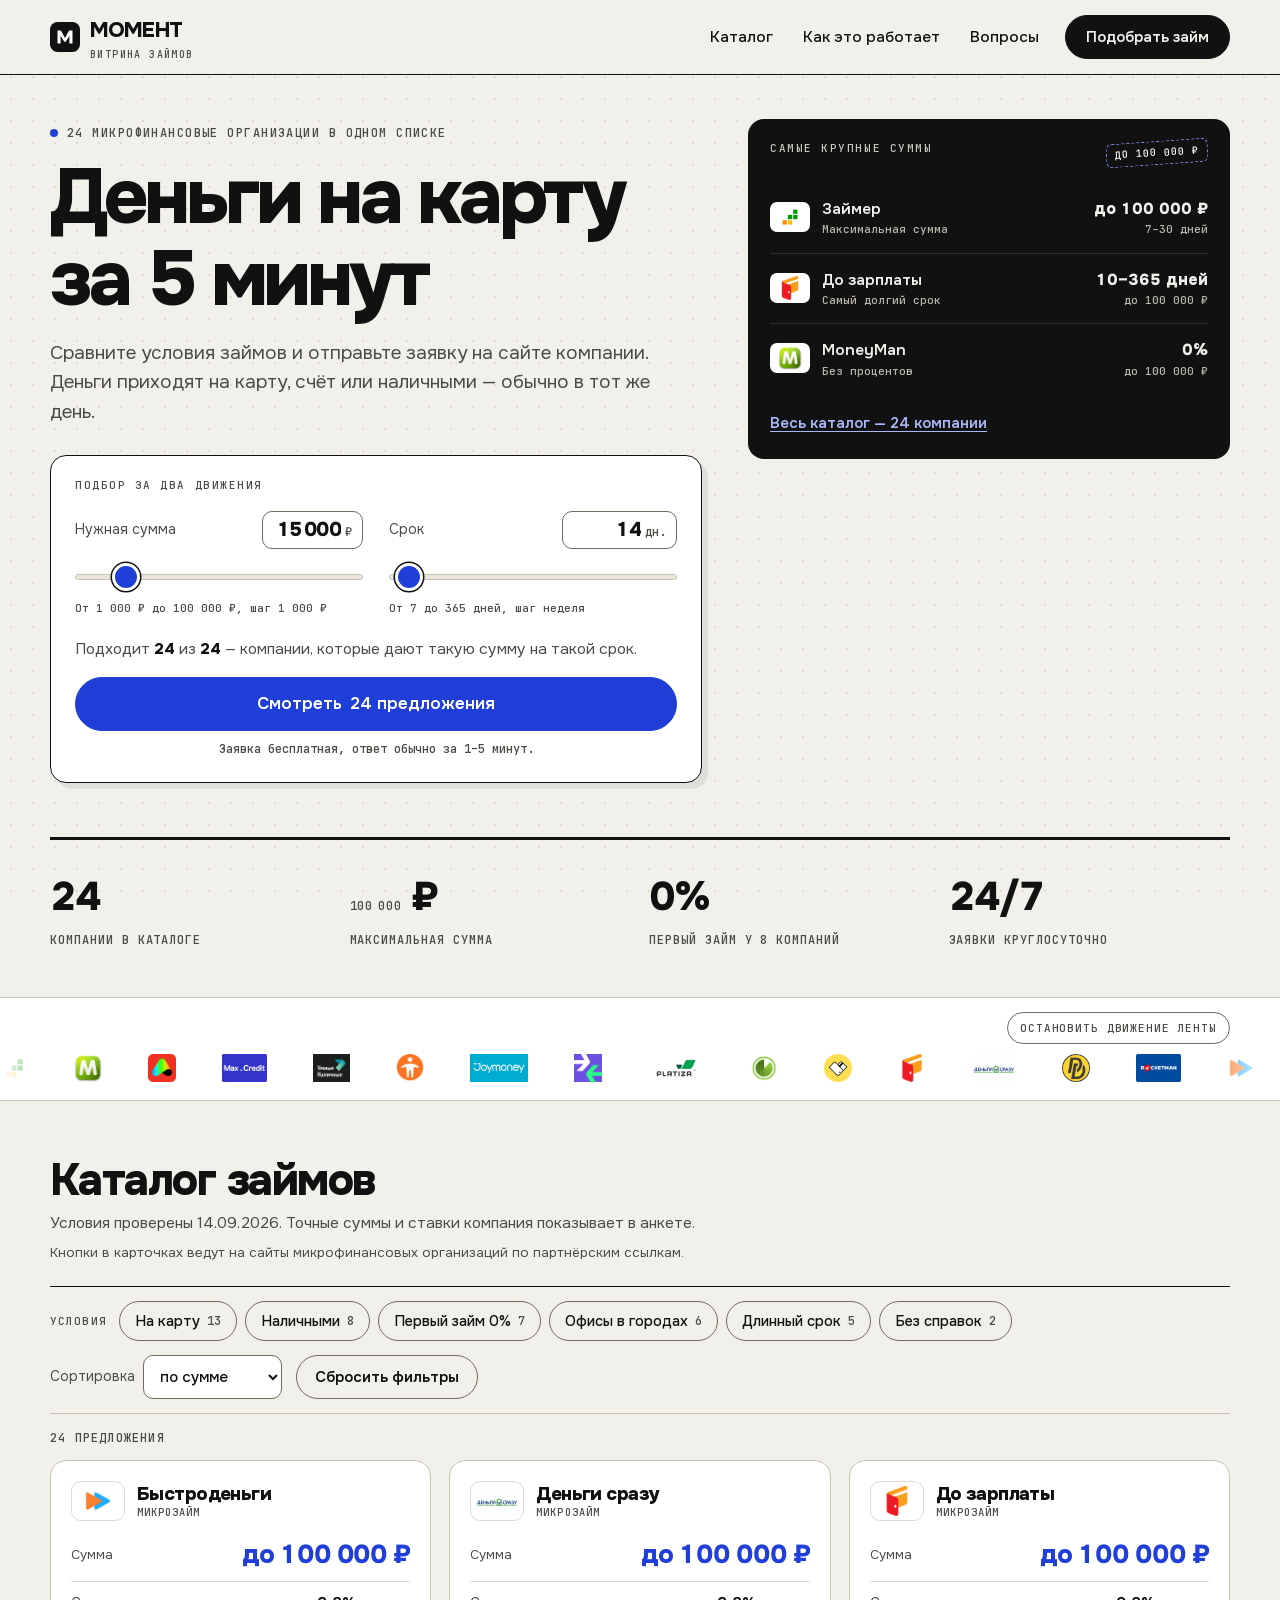
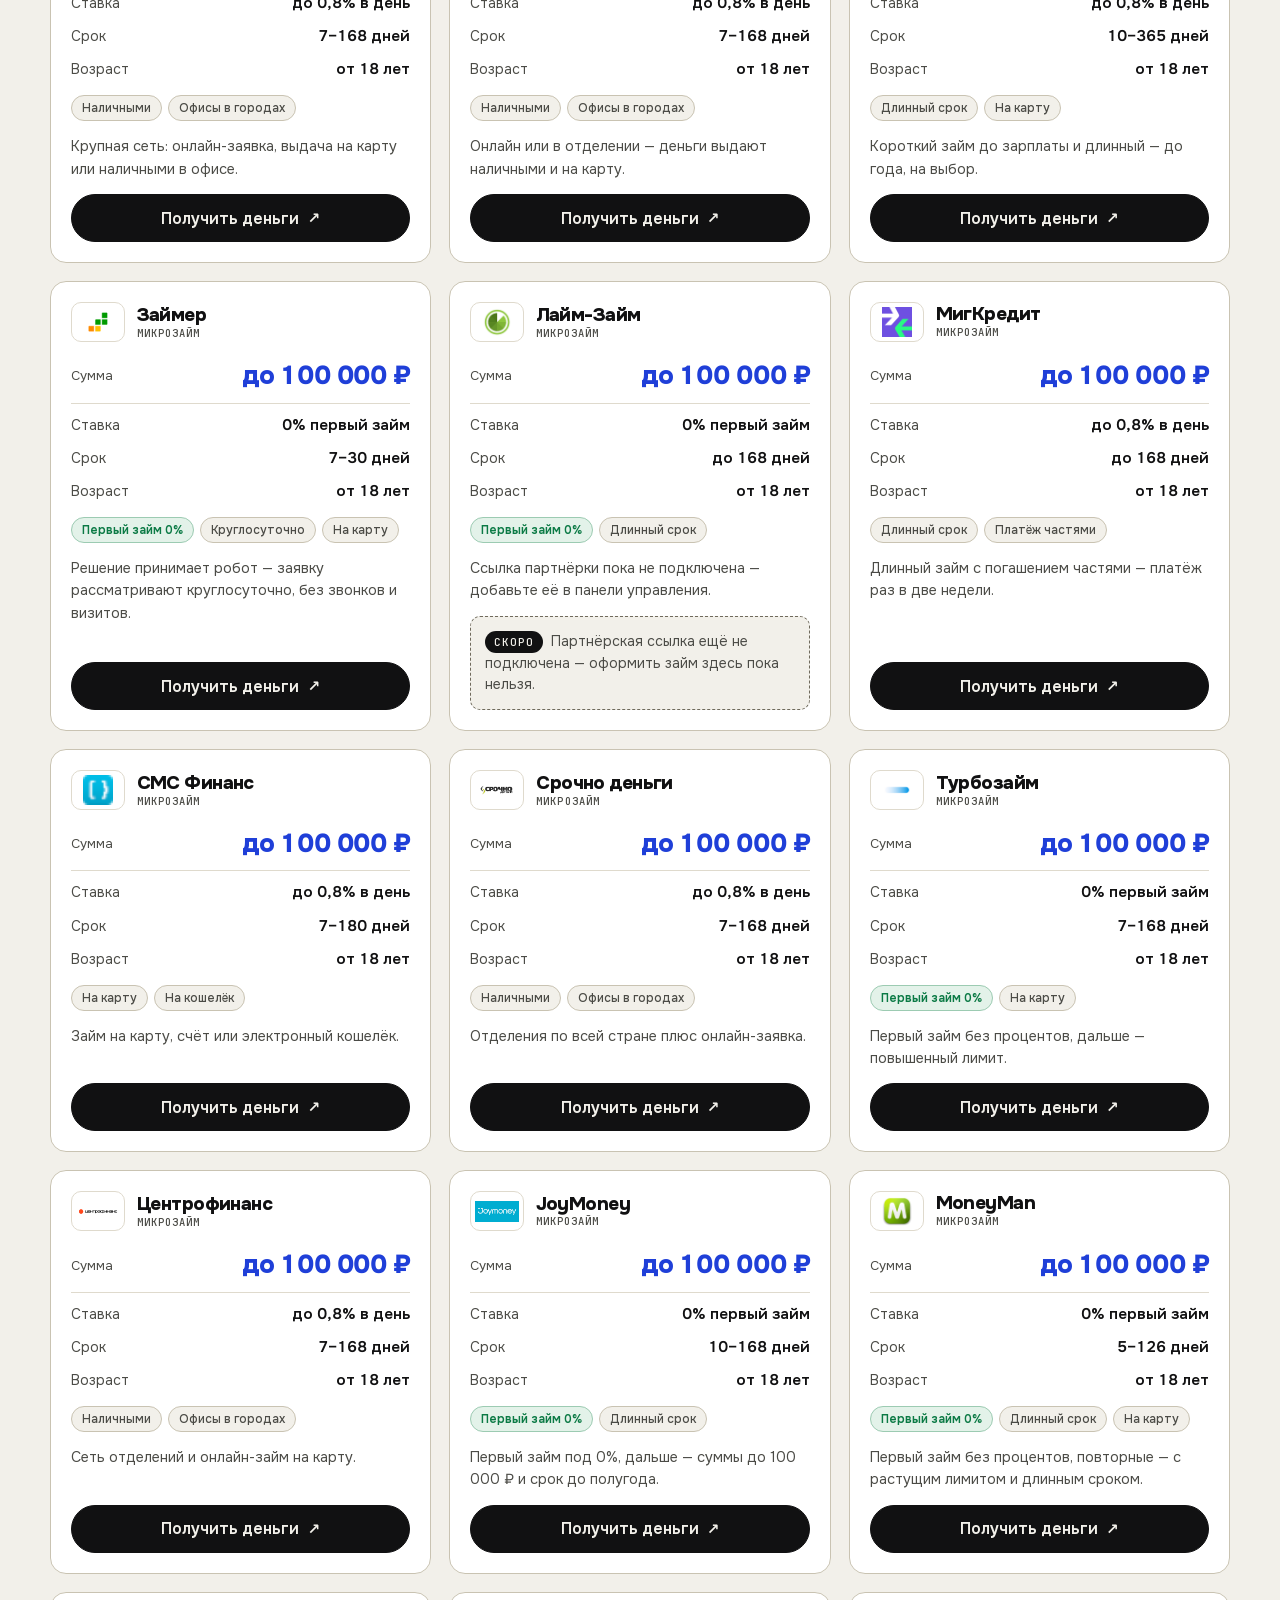
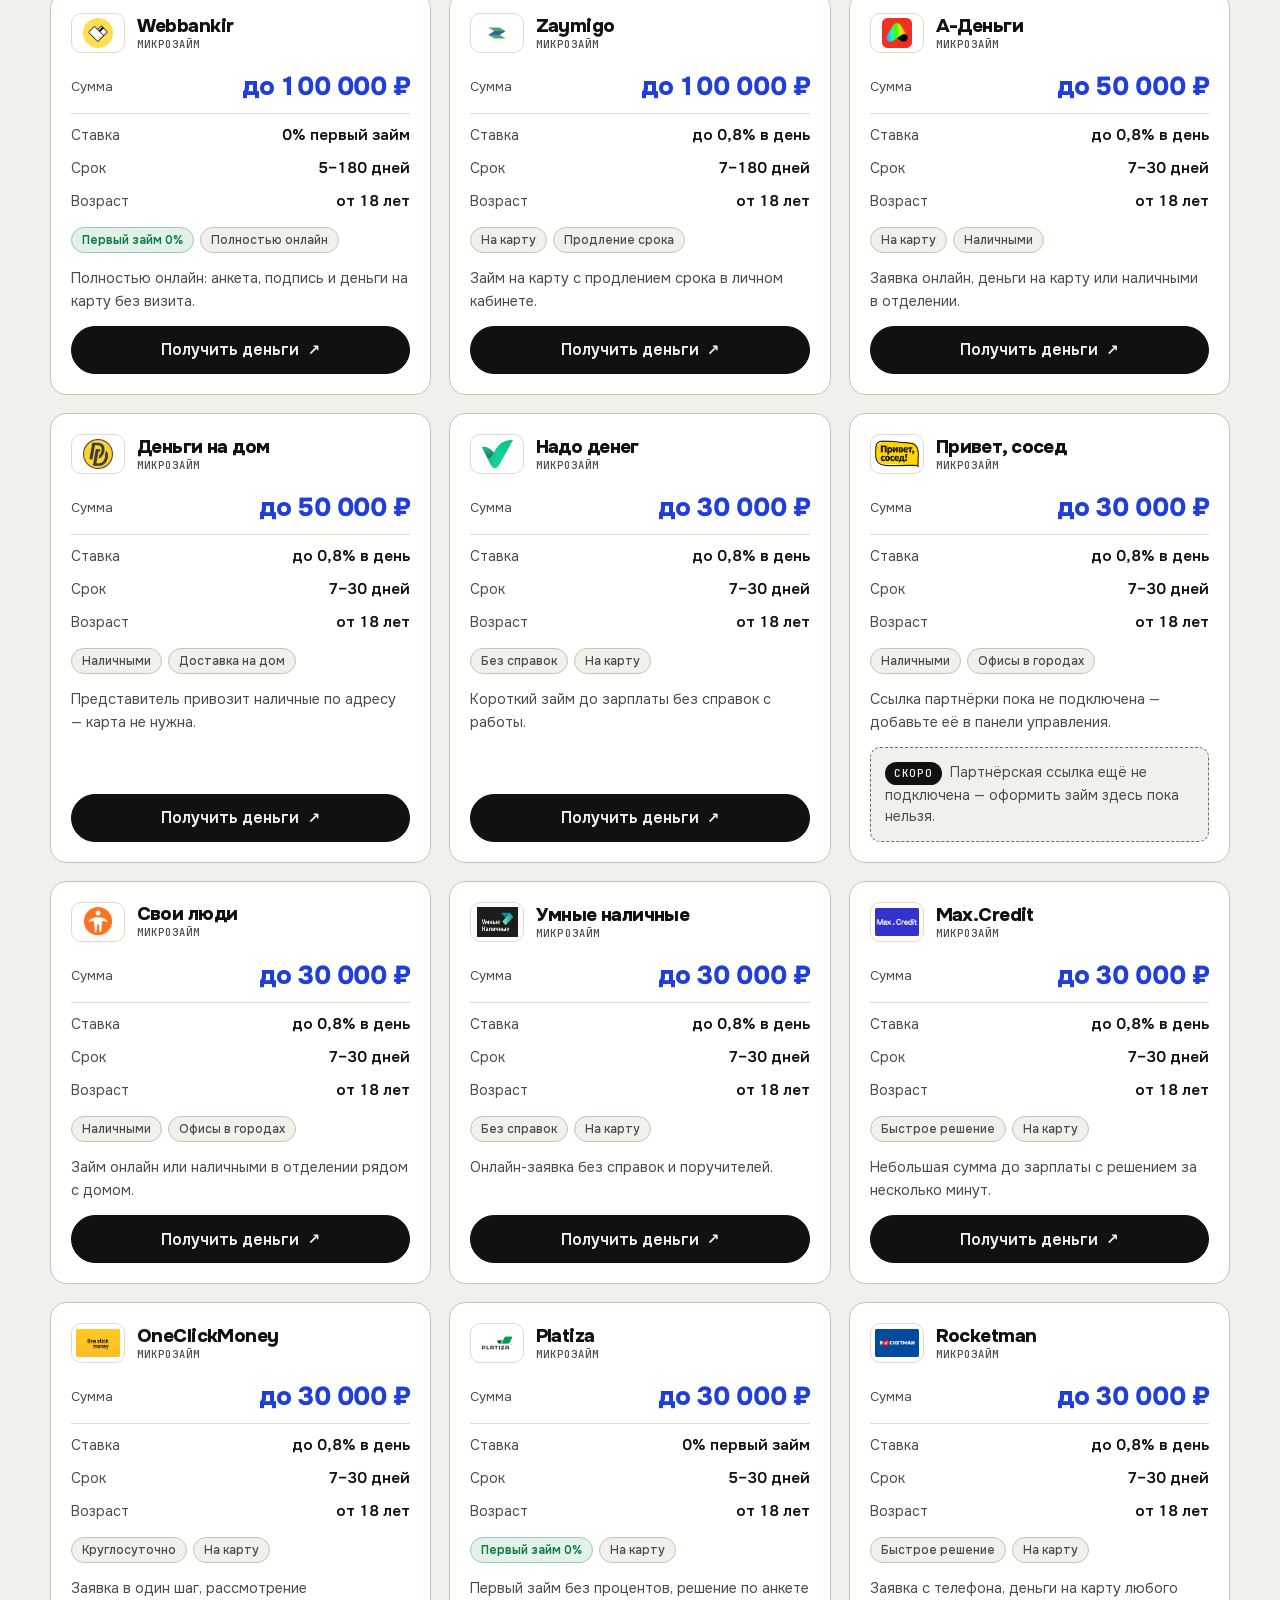
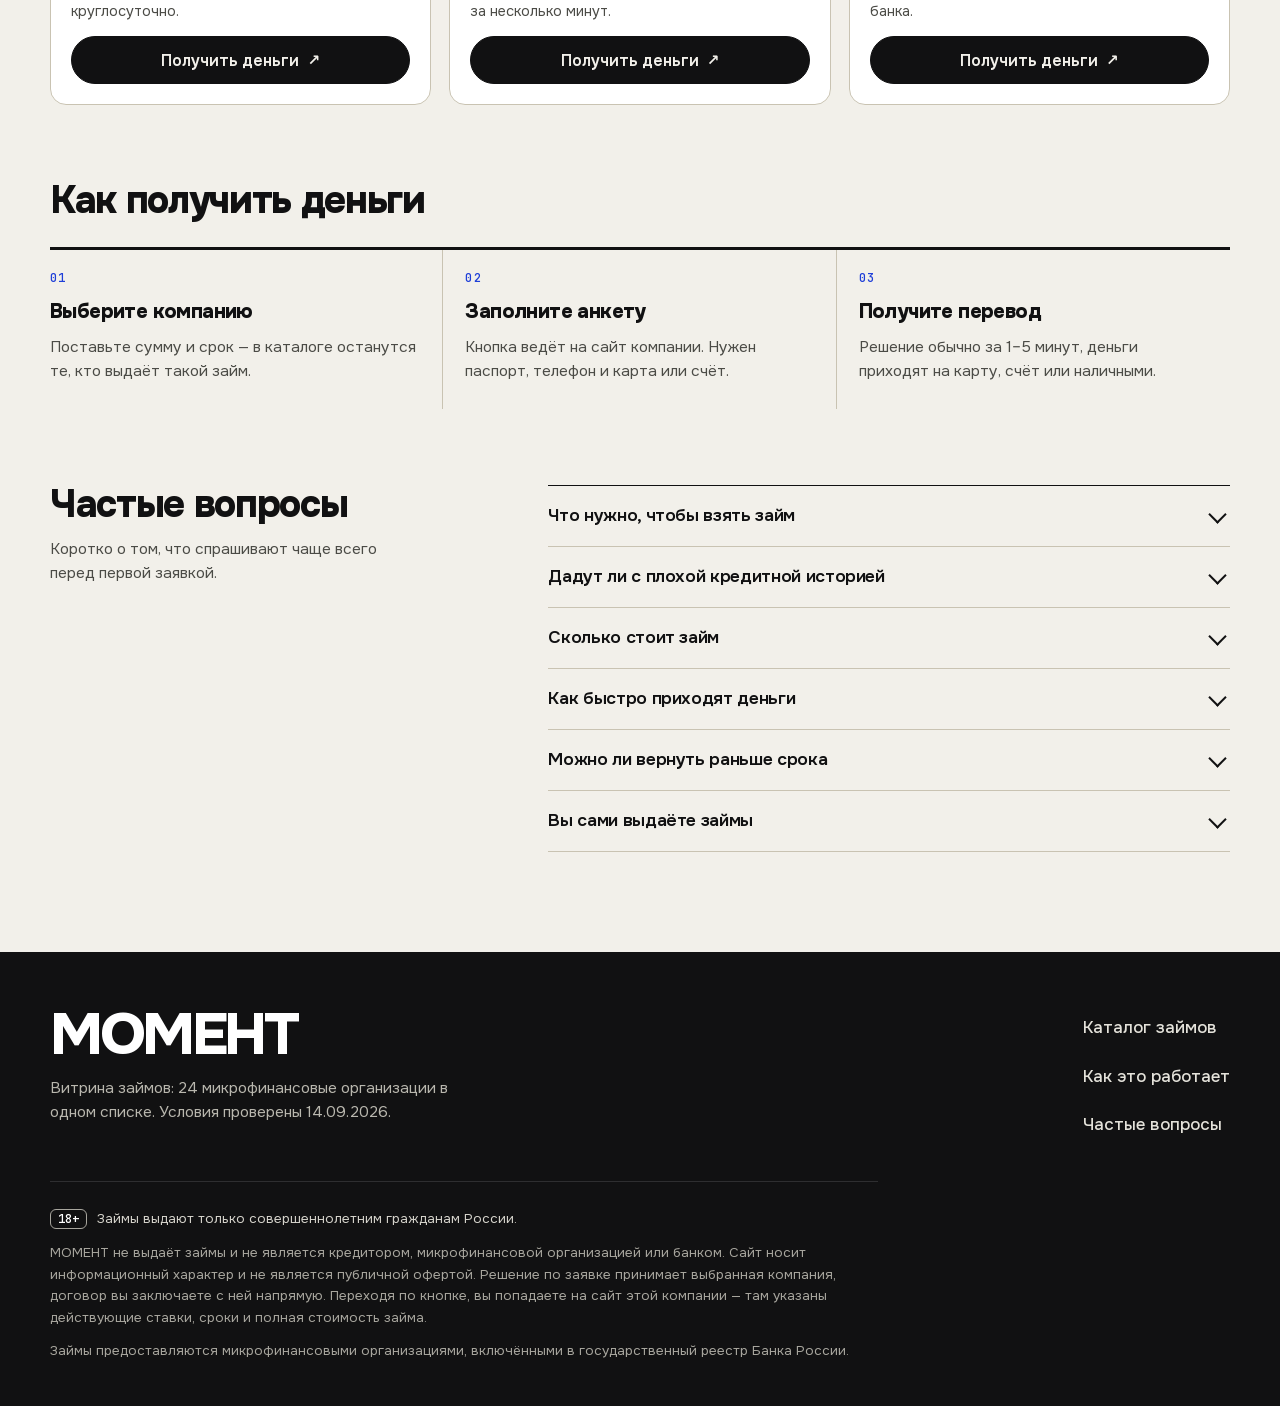
==== index.html @ ce5a1050 "МОМЕНТ: витрина 24 МФО с подбором и панелью управления Co-Authored-By: Claude Opus 5 <noreply@anthro" ====
<!DOCTYPE html>
<html lang="ru">
<head>
<meta charset="utf-8">
<meta name="viewport" content="width=device-width, initial-scale=1">
<title>МОМЕНТ — займы онлайн: 24 МФО в одном списке</title>
<meta name="description" content="МОМЕНТ — витрина микрозаймов: 24 микрофинансовые организации, суммы до 100 000 ₽, первый займ под 0%. Сравните условия и отправьте заявку на сайте компании.">
<meta name="theme-color" content="#F2F0EA">
<link rel="icon" href="favicon.svg" type="image/svg+xml">
<link rel="stylesheet" href="fonts/fonts.css?v=20260913174944">
<link rel="stylesheet" href="css/style.css?v=20260913174944">
</head>
<body>

<a class="skip-link" href="#main">Перейти к содержимому</a>

<header class="head">
  <div class="wrap head__in">
    <a class="brand" href="index.html" aria-label="МОМЕНТ — на главную">
      <span class="brand__mark" aria-hidden="true">
        <svg viewBox="0 0 32 32" width="30" height="30" focusable="false" aria-hidden="true">
          <rect width="32" height="32" rx="8" fill="#111112"></rect>
          <path d="M8 23V9h3.6l4.4 8 4.4-8H24v14h-3.3v-8.2L16.7 21h-1.4l-4-6.2V23z" fill="#fff"></path>
        </svg>
      </span>
      <span class="brand__text">
        <span class="brand__word" data-brand>МОМЕНТ</span>
        <span class="brand__sub">витрина займов</span>
      </span>
    </a>

    <nav class="head__nav" aria-label="Основное меню">
      <ul role="list">
        <li><a href="#catalog">Каталог</a></li>
        <li><a href="#how">Как это работает</a></li>
        <li><a href="#faq">Вопросы</a></li>
      </ul>
    </nav>

    <a class="btn btn--dark head__cta" href="#picker">Подобрать займ</a>
  </div>
</header>

<main id="main" tabindex="-1">

  <!-- ═══ первый экран: слева подбор, справа живой топ каталога ═══ -->
  <section class="hero">
    <div class="wrap hero__in">

      <div class="hero__left">
        <p class="eyebrow"><span class="dot" aria-hidden="true"></span><span data-tagline>24 микрофинансовые организации в одном списке</span></p>
        <h1>Деньги на карту<br>за 5 минут</h1>
        <p class="lead" data-lead>Сравните условия займов и отправьте заявку на сайте компании. Деньги приходят на карту, счёт или наличными — обычно в тот же день.</p>

        <form class="picker" id="picker" novalidate>
          <h2 class="picker__title">Подбор за два движения</h2>

          <div class="picker__row">
            <div class="range" role="group" aria-labelledby="sum-label">
              <span class="range__label" id="sum-label">Нужная сумма</span>
              <span class="range__box">
                <label class="vh" for="f-sum-num">Сумма в рублях</label>
                <input class="range__num" type="text" id="f-sum-num" inputmode="numeric"
                       autocomplete="off" value="15 000" aria-describedby="sum-hint">
                <span class="range__cur" aria-hidden="true">₽</span>
              </span>
              <input class="range__input" type="range" id="f-sum" name="sum"
                     min="1000" max="100000" step="1000" value="15000"
                     aria-label="Сумма — ползунок" aria-describedby="sum-hint">
              <p class="range__ends" id="sum-hint">От 1 000 ₽ до 100 000 ₽, шаг 1 000 ₽</p>
            </div>

            <div class="range" role="group" aria-labelledby="term-label">
              <span class="range__label" id="term-label">Срок</span>
              <span class="range__box">
                <label class="vh" for="f-term-num">Срок в днях</label>
                <input class="range__num" type="text" id="f-term-num" inputmode="numeric"
                       autocomplete="off" value="14" aria-describedby="term-hint">
                <span class="range__cur" aria-hidden="true">дн.</span>
              </span>
              <input class="range__input" type="range" id="f-term" name="term"
                     min="7" max="365" step="7" value="14"
                     aria-label="Срок — ползунок" aria-describedby="term-hint">
              <p class="range__ends" id="term-hint">От 7 до 365 дней, шаг неделя</p>
            </div>
          </div>

          <p class="picker__result">
            Подходит <b id="pick-count">24</b> из <b data-total>24</b> —
            компании, которые дают такую сумму на такой срок.
          </p>

          <button class="btn btn--accent picker__go" type="button" id="pick-go">
            Смотреть <span data-pick-n>24 предложения</span>
          </button>
          <p class="picker__note">Заявка бесплатная, ответ обычно за 1–5 минут.</p>
        </form>
      </div>

      <aside class="spot">
        <div class="spot__head">
          <h2 class="spot__title">Самые крупные суммы</h2>
          <span class="spot__stamp" aria-hidden="true">до 100 000 ₽</span>
        </div>
        <ol class="spot__list" id="spot-list">
          <li class="spot__skeleton">Загружаем каталог…</li>
        </ol>
        <p class="spot__more"><a href="#catalog">Весь каталог — <span data-total>24</span> компании</a></p>
      </aside>

    </div>
  </section>

  <!-- ═══ полоса цифр ═══ -->
  <section class="stats">
    <ul class="wrap stats__in" role="list">
      <li><b data-total>24</b><span>компании в каталоге</span></li>
      <li><b><span data-count="100000">100 000</span> ₽</b><span>максимальная сумма</span></li>
      <li><b>0%</b><span>первый займ у 8 компаний</span></li>
      <li><b>24/7</b><span>заявки круглосуточно</span></li>
    </ul>
  </section>

  <!-- ═══ лента логотипов ═══
       Внутри ленты нет ни ссылок, ни фокусируемых элементов: она скрыта от
       скринридера целиком, все те же компании есть в каталоге ниже. -->
  <section class="ribbon" id="ribbon">
    <div class="wrap ribbon__bar">
      <button class="ribbon__pause" type="button" id="ribbon-pause">Остановить движение ленты</button>
    </div>
    <div class="ribbon__viewport" aria-hidden="true">
      <ul class="ribbon__list" id="ribbon-track"></ul>
    </div>
  </section>

  <!-- ═══ каталог ═══ -->
  <section class="catalog" id="catalog" tabindex="-1" aria-labelledby="catalog-title">
    <div class="wrap">
      <div class="catalog__head">
        <h2 id="catalog-title">Каталог займов</h2>
        <p class="catalog__sub">Условия проверены <span data-updated>14.09.2026</span>. Точные суммы и ставки компания показывает в анкете.</p>
        <p class="catalog__ad">Кнопки в карточках ведут на сайты микрофинансовых организаций по партнёрским ссылкам.</p>
      </div>

      <div class="filters">
        <fieldset class="filters__chips" id="f-chips">
          <legend>Условия</legend>
        </fieldset>
        <div class="filters__tools">
          <span class="filters__sort">
            <label for="f-sort">Сортировка</label>
            <select id="f-sort" name="sort">
              <option value="sum">по сумме</option>
              <option value="term">по сроку</option>
              <option value="zero">сначала 0%</option>
              <option value="name">по названию</option>
            </select>
          </span>
          <button class="btn btn--ghost" type="button" id="f-reset">Сбросить фильтры</button>
        </div>
      </div>

      <p class="catalog__count" id="catalog-count" role="status" aria-atomic="true">24 предложения</p>

      <ul class="cards" id="cards" role="list"></ul>

      <div class="empty" id="catalog-empty" hidden>
        <p>Под такие условия ничего не нашлось. Уменьшите сумму или срок — либо сбросьте фильтры.</p>
        <button class="btn btn--ghost" type="button" data-reset>Сбросить фильтры</button>
      </div>
    </div>
  </section>

  <!-- ═══ как это работает ═══ -->
  <section class="how" id="how" tabindex="-1">
    <div class="wrap">
      <h2>Как получить деньги</h2>
      <ol class="how__steps">
        <li>
          <span class="how__n" aria-hidden="true">01</span>
          <b class="how__h">Выберите компанию</b>
          <span>Поставьте сумму и срок — в каталоге останутся те, кто выдаёт такой займ.</span>
        </li>
        <li>
          <span class="how__n" aria-hidden="true">02</span>
          <b class="how__h">Заполните анкету</b>
          <span>Кнопка ведёт на сайт компании. Нужен паспорт, телефон и карта или счёт.</span>
        </li>
        <li>
          <span class="how__n" aria-hidden="true">03</span>
          <b class="how__h">Получите перевод</b>
          <span>Решение обычно за 1–5 минут, деньги приходят на карту, счёт или наличными.</span>
        </li>
      </ol>
    </div>
  </section>

  <!-- ═══ вопросы ═══ -->
  <section class="faq" id="faq" tabindex="-1">
    <div class="wrap faq__in">
      <div class="faq__aside">
        <h2>Частые вопросы</h2>
        <p>Коротко о том, что спрашивают чаще всего перед первой заявкой.</p>
      </div>

      <ul class="faq__list" role="list">
        <li class="faq__item">
          <h3><button class="faq__q" type="button" id="q1" aria-expanded="false" aria-controls="a1">Что нужно, чтобы взять займ</button></h3>
          <div class="faq__a" id="a1" role="region" aria-labelledby="q1" hidden>
            <p>Паспорт гражданина РФ, возраст от 18 лет, номер телефона и карта или счёт
               для перевода. Справка о доходах в большинстве компаний не нужна.</p>
          </div>
        </li>
        <li class="faq__item">
          <h3><button class="faq__q" type="button" id="q2" aria-expanded="false" aria-controls="a2">Дадут ли с плохой кредитной историей</button></h3>
          <div class="faq__a" id="a2" role="region" aria-labelledby="q2" hidden>
            <p>Часть компаний смотрит на историю мягче банков и оценивает заявку автоматически.
               Гарантий не даёт никто: решение принимает сама микрофинансовая организация.</p>
          </div>
        </li>
        <li class="faq__item">
          <h3><button class="faq__q" type="button" id="q3" aria-expanded="false" aria-controls="a3">Сколько стоит займ</button></h3>
          <div class="faq__a" id="a3" role="region" aria-labelledby="q3" hidden>
            <p>По закону ставка не может превышать 0,8% в день, а переплата ограничена.
               Точную сумму возврата компания показывает в договоре до подписания —
               прочитайте её перед тем, как соглашаться.</p>
          </div>
        </li>
        <li class="faq__item">
          <h3><button class="faq__q" type="button" id="q4" aria-expanded="false" aria-controls="a4">Как быстро приходят деньги</button></h3>
          <div class="faq__a" id="a4" role="region" aria-labelledby="q4" hidden>
            <p>Решение по анкете обычно занимает 1–5 минут. Перевод на карту приходит
               в течение нескольких минут, на счёт или кошелёк — чуть дольше.</p>
          </div>
        </li>
        <li class="faq__item">
          <h3><button class="faq__q" type="button" id="q5" aria-expanded="false" aria-controls="a5">Можно ли вернуть раньше срока</button></h3>
          <div class="faq__a" id="a5" role="region" aria-labelledby="q5" hidden>
            <p>Да. Досрочное погашение разрешено законом, штрафа за него нет:
               проценты начисляются только за те дни, что вы пользовались деньгами.</p>
          </div>
        </li>
        <li class="faq__item">
          <h3><button class="faq__q" type="button" id="q6" aria-expanded="false" aria-controls="a6">Вы сами выдаёте займы</button></h3>
          <div class="faq__a" id="a6" role="region" aria-labelledby="q6" hidden>
            <p>Нет. <span data-brand>МОМЕНТ</span> — информационный сервис: мы собираем условия в одном месте,
               а договор вы заключаете напрямую с выбранной компанией на её сайте.</p>
          </div>
        </li>
      </ul>
    </div>
  </section>

</main>

<footer class="foot">
  <div class="wrap foot__in">
    <div class="foot__brand">
      <span class="foot__word" data-brand>МОМЕНТ</span>
      <p>Витрина займов: <span data-total>24</span> микрофинансовые организации в одном списке.
         Условия проверены <span data-updated>14.09.2026</span>.</p>
    </div>

    <nav class="foot__nav" aria-label="Ссылки в подвале">
      <ul role="list">
        <li><a href="#catalog">Каталог займов</a></li>
        <li><a href="#how">Как это работает</a></li>
        <li><a href="#faq">Частые вопросы</a></li>
      </ul>
    </nav>

    <div class="foot__legal">
      <h2 class="vh">Правовая информация</h2>
      <p class="foot__age"><span class="foot__age-mark">18+</span> Займы выдают только совершеннолетним гражданам России.</p>
      <p><span data-brand>МОМЕНТ</span> не выдаёт займы и не является кредитором, микрофинансовой
         организацией или банком. Сайт носит информационный характер и не является
         публичной офертой. Решение по заявке принимает выбранная компания, договор
         вы заключаете с ней напрямую. Переходя по кнопке, вы попадаете на сайт этой
         компании — там указаны действующие ставки, сроки и полная стоимость займа.</p>
      <p>Займы предоставляются микрофинансовыми организациями, включёнными в
         государственный реестр Банка России.</p>
    </div>
  </div>
</footer>

<script src="data.php"></script>
<script>if(typeof OFFERS==="undefined"){document.write('<script src="data.js?v=20260913174944"><\/script>');}</script>
<script src="js/app.js?v=20260913174944"></script>
</body>
</html>
---- fonts/fonts.css ----
/* cyrillic-ext */
@font-face {
  font-family: 'JetBrains Mono';
  font-style: normal;
  font-weight: 500;
  font-display: swap;
  src: url(jetbrainsmono-500-cyrillic-ext.woff2) format('woff2');
  unicode-range: U+0460-052F, U+1C80-1C8A, U+20B4, U+2DE0-2DFF, U+A640-A69F, U+FE2E-FE2F;
}

/* cyrillic */
@font-face {
  font-family: 'JetBrains Mono';
  font-style: normal;
  font-weight: 500;
  font-display: swap;
  src: url(jetbrainsmono-500-cyrillic.woff2) format('woff2');
  unicode-range: U+0301, U+0400-045F, U+0490-0491, U+04B0-04B1, U+2116;
}

/* latin-ext */
@font-face {
  font-family: 'JetBrains Mono';
  font-style: normal;
  font-weight: 500;
  font-display: swap;
  src: url(jetbrainsmono-500-latin-ext.woff2) format('woff2');
  unicode-range: U+0100-02BA, U+02BD-02C5, U+02C7-02CC, U+02CE-02D7, U+02DD-02FF, U+0304, U+0308, U+0329, U+1D00-1DBF, U+1E00-1E9F, U+1EF2-1EFF, U+2020, U+20A0-20AB, U+20AD-20C0, U+2113, U+2C60-2C7F, U+A720-A7FF;
}

/* latin */
@font-face {
  font-family: 'JetBrains Mono';
  font-style: normal;
  font-weight: 500;
  font-display: swap;
  src: url(jetbrainsmono-500-latin.woff2) format('woff2');
  unicode-range: U+0000-00FF, U+0131, U+0152-0153, U+02BB-02BC, U+02C6, U+02DA, U+02DC, U+0304, U+0308, U+0329, U+2000-206F, U+20AC, U+2122, U+2191, U+2193, U+2212, U+2215, U+FEFF, U+FFFD;
}

/* cyrillic-ext */
@font-face {
  font-family: 'Onest';
  font-style: normal;
  font-weight: 400;
  font-display: swap;
  src: url(onest-400-cyrillic-ext.woff2) format('woff2');
  unicode-range: U+0460-052F, U+1C80-1C8A, U+20B4, U+2DE0-2DFF, U+A640-A69F, U+FE2E-FE2F;
}

/* cyrillic */
@font-face {
  font-family: 'Onest';
  font-style: normal;
  font-weight: 400;
  font-display: swap;
  src: url(onest-400-cyrillic.woff2) format('woff2');
  unicode-range: U+0301, U+0400-045F, U+0490-0491, U+04B0-04B1, U+2116;
}

/* latin-ext */
@font-face {
  font-family: 'Onest';
  font-style: normal;
  font-weight: 400;
  font-display: swap;
  src: url(onest-400-latin-ext.woff2) format('woff2');
  unicode-range: U+0100-02BA, U+02BD-02C5, U+02C7-02CC, U+02CE-02D7, U+02DD-02FF, U+0304, U+0308, U+0329, U+1D00-1DBF, U+1E00-1E9F, U+1EF2-1EFF, U+2020, U+20A0-20AB, U+20AD-20C0, U+2113, U+2C60-2C7F, U+A720-A7FF;
}

/* latin */
@font-face {
  font-family: 'Onest';
  font-style: normal;
  font-weight: 400;
  font-display: swap;
  src: url(onest-400-latin.woff2) format('woff2');
  unicode-range: U+0000-00FF, U+0131, U+0152-0153, U+02BB-02BC, U+02C6, U+02DA, U+02DC, U+0304, U+0308, U+0329, U+2000-206F, U+20AC, U+2122, U+2191, U+2193, U+2212, U+2215, U+FEFF, U+FFFD;
}

/* cyrillic-ext */
@font-face {
  font-family: 'Onest';
  font-style: normal;
  font-weight: 500;
  font-display: swap;
  src: url(onest-500-cyrillic-ext.woff2) format('woff2');
  unicode-range: U+0460-052F, U+1C80-1C8A, U+20B4, U+2DE0-2DFF, U+A640-A69F, U+FE2E-FE2F;
}

/* cyrillic */
@font-face {
  font-family: 'Onest';
  font-style: normal;
  font-weight: 500;
  font-display: swap;
  src: url(onest-500-cyrillic.woff2) format('woff2');
  unicode-range: U+0301, U+0400-045F, U+0490-0491, U+04B0-04B1, U+2116;
}

/* latin-ext */
@font-face {
  font-family: 'Onest';
  font-style: normal;
  font-weight: 500;
  font-display: swap;
  src: url(onest-500-latin-ext.woff2) format('woff2');
  unicode-range: U+0100-02BA, U+02BD-02C5, U+02C7-02CC, U+02CE-02D7, U+02DD-02FF, U+0304, U+0308, U+0329, U+1D00-1DBF, U+1E00-1E9F, U+1EF2-1EFF, U+2020, U+20A0-20AB, U+20AD-20C0, U+2113, U+2C60-2C7F, U+A720-A7FF;
}

/* latin */
@font-face {
  font-family: 'Onest';
  font-style: normal;
  font-weight: 500;
  font-display: swap;
  src: url(onest-500-latin.woff2) format('woff2');
  unicode-range: U+0000-00FF, U+0131, U+0152-0153, U+02BB-02BC, U+02C6, U+02DA, U+02DC, U+0304, U+0308, U+0329, U+2000-206F, U+20AC, U+2122, U+2191, U+2193, U+2212, U+2215, U+FEFF, U+FFFD;
}

/* cyrillic-ext */
@font-face {
  font-family: 'Onest';
  font-style: normal;
  font-weight: 600;
  font-display: swap;
  src: url(onest-600-cyrillic-ext.woff2) format('woff2');
  unicode-range: U+0460-052F, U+1C80-1C8A, U+20B4, U+2DE0-2DFF, U+A640-A69F, U+FE2E-FE2F;
}

/* cyrillic */
@font-face {
  font-family: 'Onest';
  font-style: normal;
  font-weight: 600;
  font-display: swap;
  src: url(onest-600-cyrillic.woff2) format('woff2');
  unicode-range: U+0301, U+0400-045F, U+0490-0491, U+04B0-04B1, U+2116;
}

/* latin-ext */
@font-face {
  font-family: 'Onest';
  font-style: normal;
  font-weight: 600;
  font-display: swap;
  src: url(onest-600-latin-ext.woff2) format('woff2');
  unicode-range: U+0100-02BA, U+02BD-02C5, U+02C7-02CC, U+02CE-02D7, U+02DD-02FF, U+0304, U+0308, U+0329, U+1D00-1DBF, U+1E00-1E9F, U+1EF2-1EFF, U+2020, U+20A0-20AB, U+20AD-20C0, U+2113, U+2C60-2C7F, U+A720-A7FF;
}

/* latin */
@font-face {
  font-family: 'Onest';
  font-style: normal;
  font-weight: 600;
  font-display: swap;
  src: url(onest-600-latin.woff2) format('woff2');
  unicode-range: U+0000-00FF, U+0131, U+0152-0153, U+02BB-02BC, U+02C6, U+02DA, U+02DC, U+0304, U+0308, U+0329, U+2000-206F, U+20AC, U+2122, U+2191, U+2193, U+2212, U+2215, U+FEFF, U+FFFD;
}

/* cyrillic-ext */
@font-face {
  font-family: 'Onest';
  font-style: normal;
  font-weight: 800;
  font-display: swap;
  src: url(onest-800-cyrillic-ext.woff2) format('woff2');
  unicode-range: U+0460-052F, U+1C80-1C8A, U+20B4, U+2DE0-2DFF, U+A640-A69F, U+FE2E-FE2F;
}

/* cyrillic */
@font-face {
  font-family: 'Onest';
  font-style: normal;
  font-weight: 800;
  font-display: swap;
  src: url(onest-800-cyrillic.woff2) format('woff2');
  unicode-range: U+0301, U+0400-045F, U+0490-0491, U+04B0-04B1, U+2116;
}

/* latin-ext */
@font-face {
  font-family: 'Onest';
  font-style: normal;
  font-weight: 800;
  font-display: swap;
  src: url(onest-800-latin-ext.woff2) format('woff2');
  unicode-range: U+0100-02BA, U+02BD-02C5, U+02C7-02CC, U+02CE-02D7, U+02DD-02FF, U+0304, U+0308, U+0329, U+1D00-1DBF, U+1E00-1E9F, U+1EF2-1EFF, U+2020, U+20A0-20AB, U+20AD-20C0, U+2113, U+2C60-2C7F, U+A720-A7FF;
}

/* latin */
@font-face {
  font-family: 'Onest';
  font-style: normal;
  font-weight: 800;
  font-display: swap;
  src: url(onest-800-latin.woff2) format('woff2');
  unicode-range: U+0000-00FF, U+0131, U+0152-0153, U+02BB-02BC, U+02C6, U+02DA, U+02DC, U+0304, U+0308, U+0329, U+2000-206F, U+20AC, U+2122, U+2191, U+2193, U+2212, U+2215, U+FEFF, U+FFFD;
}
---- css/style.css ----
/* ═══════════════════════════════════════════════════════════════════════
   ВИТРИНА «МОМЕНТ»

   Идея оформления: тёплая бумага в мелкую точку, чернильные линейки,
   один синий акцент. Всё живое — каталог, а не фон: на первом экране
   сразу подбор и настоящие карточки, без декоративных картинок.

   Цвета подобраны так, чтобы текст держал 4.5:1, а границы полей и
   кнопок — 3:1. Менять их стоит только парами (фон + чернила).
   ═══════════════════════════════════════════════════════════════════════ */

:root {
  --paper:        #F2F0EA;   /* бумага */
  --paper-2:      #E9E5DA;   /* полосы-подложки */
  --white:        #FFFFFF;
  --ink:          #111112;   /* основной текст, 15.6:1 на бумаге */
  --ink-2:        #4B4B46;   /* второстепенный текст, 7.5:1 */
  --line:         #DFDACD;   /* декоративные линейки и точки фона */
  --line-2:       #C9C3B2;
  --ui-border:    #6F6A5C;   /* границы полей и кнопок, 4.7:1 */

  --accent:       #1F3FD8;   /* 6.6:1 на бумаге, белое на нём 7.6:1 */
  --accent-deep:  #16309F;
  --accent-soft:  #E6EAFC;
  --ok:          #0B7A45;    /* «0%», 5.4:1 на белом */
  --ok-soft:     #E3F2E9;

  --radius:       16px;
  --radius-sm:    10px;
  --wrap:         1180px;

  --font: 'Onest', system-ui, -apple-system, 'Segoe UI', Roboto, sans-serif;
  --mono: 'JetBrains Mono', ui-monospace, SFMono-Regular, Menlo, monospace;

  color-scheme: light;
}

/* Браузерное [hidden] слабее любого display в правилах ниже — закрепляем. */
[hidden] { display: none !important; }

*, *::before, *::after { box-sizing: border-box; }

html {
  -webkit-text-size-adjust: 100%;
  /* Липкая шапка не должна накрывать то, на что увели фокус или якорь. */
  scroll-padding-top: 96px;
}

body {
  margin: 0;
  font-family: var(--font);
  font-size: 17px;
  line-height: 1.55;
  color: var(--ink);
  background-color: var(--paper);
  /* Точечная сетка вместо фоновой картинки: она не мешает читать и весит ноль. */
  background-image: radial-gradient(var(--line) 1px, transparent 1.1px);
  background-size: 22px 22px;
  background-attachment: fixed;
  -webkit-font-smoothing: antialiased;
}

h1, h2, h3 { font-weight: 800; letter-spacing: -0.035em; line-height: 1.05; margin: 0; }
p { margin: 0; }
img { max-width: 100%; }

a { color: var(--accent); text-underline-offset: 3px; }
a:hover { color: var(--accent-deep); }

.wrap { width: min(100% - 40px, var(--wrap)); margin-inline: auto; }

.vh {
  position: absolute !important; width: 1px; height: 1px;
  padding: 0; margin: -1px; overflow: hidden;
  clip-path: inset(50%); white-space: nowrap; border: 0;
}

/* Видимый фокус одинаковой толщины во всех блоках. На тёмных подложках
   рамку перекрашиваем локально — см. .foot и .btn--dark. */
:where(a, button, input, select, summary, [tabindex]):focus-visible,
.chipbox__input:focus-visible + .chipbox__label {
  outline: 3px solid var(--ink);
  /* Зазор обязателен: вплотную к синей заливке чёрное кольцо даёт 2.9:1,
     а через зазор оно соседствует с бумагой и читается всегда. */
  outline-offset: 2px;
  border-radius: 6px;
}
main:focus-visible, section:focus-visible {
  outline: 3px solid var(--ink);
  outline-offset: -6px;
}

.skip-link {
  position: absolute; left: 12px; top: -60px; z-index: 100;
  background: var(--ink); color: var(--paper);
  padding: 12px 18px; border-radius: 0 0 12px 12px;
  font-weight: 600; text-decoration: none;
  transition: top .15s ease;
}
.skip-link:focus { top: 0; color: var(--paper); }

/* ─────────────────────────────── кнопки ─────────────────────────────── */

.btn {
  --btn-bg: var(--white);
  --btn-ink: var(--ink);
  display: inline-flex; align-items: center; justify-content: center; gap: 8px;
  min-height: 48px; padding: 12px 22px;
  border: 1.5px solid var(--ink); border-radius: 999px;
  background: var(--btn-bg); color: var(--btn-ink);
  font: 600 16px/1.2 var(--font); text-decoration: none;
  cursor: pointer;
  transition: transform .12s ease, background-color .15s ease, color .15s ease;
}
.btn:hover { transform: translateY(-1px); }
.btn:active { transform: translateY(0); }

.btn--dark  { --btn-bg: var(--ink); --btn-ink: var(--paper); border-color: var(--ink); }
.btn--dark:hover { --btn-bg: #2A2A2C; color: var(--paper); }
.btn--dark:focus-visible { outline-color: var(--ink); }

.btn--accent {
  --btn-bg: var(--accent); --btn-ink: #FFFFFF;
  border-color: var(--accent); font-size: 17px; min-height: 54px; padding-inline: 28px;
}
.btn--accent:hover { --btn-bg: var(--accent-deep); border-color: var(--accent-deep); color: #fff; }

.btn--ghost {
  background: transparent; border-color: var(--ui-border);
  font-size: 15px; min-height: 44px; padding-inline: 18px;
}
.btn--ghost:hover { border-color: var(--ink); background: var(--white); }

/* ─────────────────────────────── шапка ──────────────────────────────── */

.head {
  position: sticky; top: 0; z-index: 50;
  background: rgba(242, 240, 234, .92);
  backdrop-filter: blur(8px);
  border-bottom: 1.5px solid var(--ink);
}
.head__in {
  display: flex; align-items: center; gap: 24px;
  min-height: 74px;
}
.brand { display: inline-flex; align-items: center; gap: 10px; text-decoration: none; color: var(--ink); }
.brand__mark { display: inline-flex; }
.brand__text { display: grid; }
.brand__word { font-weight: 800; font-size: 21px; letter-spacing: -0.04em; }
.brand__sub {
  font: 500 10px/1 var(--mono); text-transform: uppercase;
  letter-spacing: .14em; color: var(--ink-2); margin-top: 3px;
}

.head__nav { margin-left: auto; }
.head__nav ul { display: flex; gap: 26px; list-style: none; margin: 0; padding: 0; }
.head__nav a {
  color: var(--ink); text-decoration: none; font-weight: 500; font-size: 15.5px;
  padding: 6px 2px; border-bottom: 2px solid transparent;
}
.head__nav a:hover { border-bottom-color: var(--accent); color: var(--ink); }
.head__cta { min-height: 44px; padding: 10px 20px; font-size: 15px; }

/* ────────────────────────────── первый экран ────────────────────────── */

.hero { padding: 44px 0 10px; }
.hero__in {
  display: grid; grid-template-columns: minmax(0, 1.15fr) minmax(0, .85fr);
  gap: 46px; align-items: start;
}

.eyebrow {
  display: inline-flex; align-items: center; gap: 9px;
  font: 500 12px/1 var(--mono); text-transform: uppercase; letter-spacing: .12em;
  color: var(--ink-2); margin-bottom: 18px;
}
.eyebrow .dot { width: 8px; height: 8px; border-radius: 50%; background: var(--accent); flex: none; }

h1 {
  font-size: clamp(40px, 7.2vw, 78px);
  letter-spacing: -0.055em;
  margin-bottom: 18px;
}
.lead { font-size: clamp(16px, 1.6vw, 19px); color: var(--ink-2); max-width: 48ch; }

/* ── подбор ───────────────────────────────────────────────────────────── */

.picker {
  margin-top: 28px; padding: 24px;
  background: var(--white);
  border: 1.5px solid var(--ink); border-radius: var(--radius);
  box-shadow: 6px 6px 0 rgba(17, 17, 18, .08);
}
.picker__title {
  font: 500 11px/1 var(--mono); text-transform: uppercase; letter-spacing: .14em;
  color: var(--ink-2); margin-bottom: 20px;
}
.picker__row { display: grid; grid-template-columns: 1fr 1fr; gap: 26px; }

.range { display: grid; grid-template-columns: 1fr auto; align-items: center; gap: 8px; }
.range__label { font-size: 14px; color: var(--ink-2); }

/* Ползунок — для «примерно столько», поле — для точной суммы. Вместе они
   закрывают и мышь, и клавиатуру, и тремор: попадать в 37 500 на дорожке
   никому не придётся. */
.range__box {
  display: inline-flex; align-items: baseline; gap: 4px;
  border: 1.5px solid var(--ui-border); border-radius: var(--radius-sm);
  padding: 6px 10px; background: var(--white);
}
.range__box:focus-within { border-color: var(--ink); }
.range__num {
  width: 5.2ch; border: 0; padding: 0; background: transparent;
  font: 800 20px/1.2 var(--font); letter-spacing: -0.03em; color: var(--ink);
  font-variant-numeric: tabular-nums; text-align: right;
}
.range__num:focus { outline: none; }
.range__cur { font: 500 12px/1 var(--mono); color: var(--ink-2); }
.range__input { grid-column: 1 / -1; width: 100%; height: 32px; margin: 4px 0 0; }
.range__ends {
  grid-column: 1 / -1;
  font: 500 11px/1.3 var(--mono); color: var(--ink-2);
}

/* Ползунок рисуем сами: родная дорожка в разных браузерах разной высоты,
   а бегунок должен быть не меньше 28px, иначе в него трудно попасть. */
.range__input {
  -webkit-appearance: none; appearance: none;
  background: transparent; cursor: pointer;
}
.range__input::-webkit-slider-runnable-track {
  height: 6px; border-radius: 999px;
  background: var(--paper-2); border: 1px solid var(--line-2);
}
.range__input::-moz-range-track {
  height: 6px; border-radius: 999px;
  background: var(--paper-2); border: 1px solid var(--line-2);
}
.range__input::-webkit-slider-thumb {
  -webkit-appearance: none; appearance: none;
  width: 28px; height: 28px; margin-top: -12px;
  border-radius: 50%; background: var(--accent);
  border: 3px solid var(--white);
  box-shadow: 0 0 0 1.5px var(--ink);
}
.range__input::-moz-range-thumb {
  width: 22px; height: 22px;
  border-radius: 50%; background: var(--accent);
  border: 3px solid var(--white);
  box-shadow: 0 0 0 1.5px var(--ink);
}
.range__input:focus-visible { outline-offset: 6px; }

.picker__result { margin-top: 22px; font-size: 15.5px; color: var(--ink-2); }
.picker__result b { color: var(--ink); font-weight: 800; }
.picker__go { margin-top: 16px; width: 100%; }
.picker__note {
  margin-top: 10px; text-align: center;
  font: 500 12px/1.4 var(--mono); color: var(--ink-2);
}

/* ── правая колонка первого экрана ────────────────────────────────────── */

.spot {
  background: var(--ink); color: var(--paper);
  border-radius: var(--radius); padding: 22px;
  position: sticky; top: 96px;
}
.spot__head { display: flex; align-items: flex-start; justify-content: space-between; gap: 12px; }
.spot__title {
  font: 500 11px/1.3 var(--mono); text-transform: uppercase; letter-spacing: .14em;
  color: #C9C6BC; font-weight: 500;
}
.spot__stamp {
  flex: none;
  font: 500 10px/1 var(--mono); text-transform: uppercase; letter-spacing: .1em;
  color: #fff; border: 1.5px dashed #7C8CEA; border-radius: 6px;
  padding: 6px 8px; transform: rotate(-4deg);
}
.spot__list { list-style: none; margin: 18px 0 0; padding: 0; display: grid; gap: 2px; }
.spot__skeleton { color: #C9C6BC; font-size: 15px; }

.spot__row {
  display: grid; grid-template-columns: 40px 1fr auto; align-items: center; gap: 12px;
  padding: 13px 0; border-top: 1px solid #2E2E30;
}
.spot__right { text-align: right; }
.spot__list > li:first-child .spot__row { border-top: 0; }
.spot__logo {
  width: 40px; height: 30px; border-radius: 7px; background: #fff;
  display: grid; place-items: center; overflow: hidden; flex: none;
}
.spot__logo img { max-width: 34px; max-height: 24px; }
.spot__logo--text { font: 800 13px/1 var(--font); }
.spot__cell { min-width: 0; }
.spot__name { font-weight: 600; font-size: 15.5px; }
.spot__term { display: block; font: 500 11px/1.4 var(--mono); color: #B9B6AC; }
.spot__sum {
  font-weight: 800; font-size: 16px; white-space: nowrap;
  font-variant-numeric: tabular-nums;
}
.spot__more { margin-top: 18px; }
.spot__more a { color: #A9B6F6; font-weight: 600; font-size: 15px; }
.spot__more a:hover { color: #CBD3FA; }
.spot a:focus-visible { outline-color: #fff; }

/* ─────────────────────────────── цифры ──────────────────────────────── */

.stats { padding: 44px 0 8px; }
.stats__in {
  display: grid; grid-template-columns: repeat(4, 1fr); gap: 18px;
  /* margin-inline:auto нужен явно: короткая запись margin:0 стёрла бы
     центрирование, которое даёт .wrap, и полоса уехала бы к левому краю. */
  list-style: none; margin: 0 auto; padding: 26px 0 0; border-top: 3px solid var(--ink);
}
.stats__in li { display: grid; gap: 4px; }
.stats__in b {
  font-size: clamp(26px, 3.4vw, 40px); font-weight: 800; letter-spacing: -0.05em;
  font-variant-numeric: tabular-nums; white-space: nowrap;
}
.stats__in span { font: 500 12px/1.4 var(--mono); color: var(--ink-2); text-transform: uppercase; letter-spacing: .08em; }

/* ────────────────────────────── лента логотипов ─────────────────────── */

.ribbon {
  margin-top: 40px; padding: 14px 0 18px;
  border-block: 1.5px solid var(--line-2);
  background: var(--white);
}
.ribbon__bar { display: flex; justify-content: flex-end; }
/* Кнопка паузы — требование к любой самодвижущейся ленте: остановить её
   должно быть можно и мышью, и с клавиатуры, а не только системной
   настройкой «меньше движения». */
.ribbon__pause {
  min-height: 32px; padding: 6px 12px;
  border: 1.5px solid var(--ui-border); border-radius: 999px;
  background: transparent; color: var(--ink-2); cursor: pointer;
  font: 500 11px/1 var(--mono); text-transform: uppercase; letter-spacing: .08em;
}
.ribbon__pause:hover { border-color: var(--ink); color: var(--ink); }
.ribbon__viewport {
  margin-top: 10px; overflow: hidden; display: flex;
  /* Края растворяются, чтобы лента не обрывалась на полуслове. */
  -webkit-mask-image: linear-gradient(90deg, transparent, #000 6%, #000 94%, transparent);
  mask-image: linear-gradient(90deg, transparent, #000 6%, #000 94%, transparent);
}
.ribbon__list {
  list-style: none; margin: 0; padding: 0 23px 0 0;
  display: flex; align-items: center; gap: 46px; flex: none;
  animation: ribbon 58s linear infinite;
}
.ribbon[data-paused="true"] .ribbon__list { animation-play-state: paused; }
.ribbon__item { flex: none; }
.ribbon__item img {
  height: 28px; width: auto; display: block;
  /* Логотипы идут в своих цветах: настоящие знаки банков и МФО — это то,
     что отличает витрину от нарисованного макета. */
}
@keyframes ribbon { from { transform: translateX(0); } to { transform: translateX(-100%); } }

/* ─────────────────────────────── каталог ───────────────────────────── */

.catalog { padding: 56px 0 10px; scroll-margin-top: 90px; }
.catalog__head { display: grid; gap: 8px; margin-bottom: 22px; }
.catalog h2 { font-size: clamp(28px, 4vw, 44px); }
.catalog h2:focus-visible { outline: 3px solid var(--ink); outline-offset: 6px; }
.catalog__sub { color: var(--ink-2); font-size: 15.5px; }
/* Партнёрское раскрытие стоит один раз перед каталогом, а не в каждой из
   двух десятков кнопок. */
.catalog__ad { color: var(--ink-2); font-size: 13.5px; }

.filters {
  display: flex; flex-wrap: wrap; gap: 14px 18px; align-items: center;
  justify-content: space-between;
  padding: 14px 0; border-top: 1.5px solid var(--ink); border-bottom: 1px solid var(--line-2);
}
.filters__chips {
  display: flex; flex-wrap: wrap; align-items: center; gap: 8px;
  border: 0; margin: 0; padding: 0; min-width: 0;
}
.filters__chips legend {
  padding: 0; margin-right: 4px;
  font: 500 11px/1 var(--mono); text-transform: uppercase; letter-spacing: .1em;
  color: var(--ink-2); float: left; line-height: 40px;
}
/* Сам чекбокс убран с глаз, но остаётся в табуляции и хранит состояние:
   display:none выкинул бы фильтр из клавиатуры целиком. */
.chipbox__input {
  position: absolute; width: 1px; height: 1px; margin: -1px;
  overflow: hidden; clip-path: inset(50%); white-space: nowrap;
}
.chipbox__label {
  display: inline-flex; align-items: center; gap: 7px;
  min-height: 40px; padding: 8px 15px;
  border: 1.5px solid var(--ui-border); border-radius: 999px;
  background: transparent; color: var(--ink);
  font: 500 14.5px/1 var(--font); cursor: pointer;
  transition: background-color .14s ease, color .14s ease, border-color .14s ease;
}
.chipbox__label:hover { border-color: var(--ink); background: var(--white); }
.chipbox__n { font: 500 12px/1 var(--mono); color: var(--ink-2); }
.chipbox__input:checked + .chipbox__label {
  background: var(--ink); color: var(--paper); border-color: var(--ink);
}
/* Галочка нужна, чтобы включённый фильтр отличался не одним лишь цветом. */
.chipbox__input:checked + .chipbox__label::before { content: "✓"; font-weight: 700; }
.chipbox__input:checked + .chipbox__label .chipbox__n { color: #BDBBB2; }

.filters__tools { display: flex; align-items: center; gap: 14px; flex-wrap: wrap; }
.filters__sort { display: inline-flex; align-items: center; gap: 8px; }
.filters__sort label { font-size: 14px; color: var(--ink-2); }
.filters__sort select {
  min-height: 44px; padding: 8px 12px;
  border: 1.5px solid var(--ui-border); border-radius: var(--radius-sm);
  background: var(--white); color: var(--ink);
  font: 500 15px/1 var(--font); cursor: pointer;
}

.catalog__count {
  margin: 18px 0 16px;
  font: 500 12px/1 var(--mono); text-transform: uppercase; letter-spacing: .1em;
  color: var(--ink-2);
}

.cards {
  list-style: none; margin: 0; padding: 0;
  display: grid; gap: 18px;
  /* min() держит сетку и на экране 320px: голый minmax(290px,1fr) дал бы
     горизонтальную прокрутку всей страницы. */
  grid-template-columns: repeat(auto-fill, minmax(min(290px, 100%), 1fr));
}
.cards > li { display: grid; min-width: 0; }

.card {
  display: flex; flex-direction: column; gap: 14px;
  background: var(--white);
  border: 1.5px solid var(--line-2); border-radius: var(--radius);
  padding: 20px;
  transition: border-color .15s ease, transform .15s ease, box-shadow .15s ease;
}
.card:hover {
  border-color: var(--ink); transform: translateY(-2px);
  box-shadow: 5px 5px 0 rgba(17, 17, 18, .07);
}
.card--in { animation: card-in .34s ease both; }
@keyframes card-in { from { opacity: 0; transform: translateY(10px); } to { opacity: 1; transform: none; } }

.card__head { display: flex; align-items: center; gap: 12px; }
.card__logo {
  width: 54px; height: 40px; flex: none;
  border: 1px solid var(--line); border-radius: var(--radius-sm);
  display: grid; place-items: center; overflow: hidden; background: var(--white);
}
.card__logo img { max-width: 44px; max-height: 30px; width: auto; height: auto; }
.card__logo--text {
  border: 0; font: 800 15px/1 var(--font); letter-spacing: -0.02em;
}
.card__name { display: grid; gap: 2px; min-width: 0; }
.card__partner { font-size: 19px; letter-spacing: -0.03em; overflow-wrap: anywhere; }
.card__tag {
  font: 500 10.5px/1 var(--mono); text-transform: uppercase; letter-spacing: .1em;
  color: var(--ink-2);
}

.card__specs { margin: 0; display: grid; gap: 9px; }
.spec { display: flex; align-items: baseline; justify-content: space-between; gap: 12px; }
.spec dt { font-size: 14px; color: var(--ink-2); flex: none; }
.spec dd {
  margin: 0; font-weight: 600; font-size: 15.5px; text-align: right;
  font-variant-numeric: tabular-nums;
}
.spec--lead { align-items: center; padding-bottom: 6px; border-bottom: 1px solid var(--line); }
.spec--lead dt { font-size: 13px; }
.spec--lead dd {
  font-size: clamp(21px, 2.4vw, 26px); font-weight: 800; letter-spacing: -0.04em;
  color: var(--accent); white-space: nowrap;
}

.card__chips { list-style: none; margin: 0; padding: 0; display: flex; flex-wrap: wrap; gap: 6px; }
.chip {
  font: 500 12px/1 var(--font);
  padding: 6px 10px; border-radius: 999px;
  background: var(--paper); color: var(--ink-2);
  border: 1px solid var(--line-2);
}
.chip--zero { background: var(--ok-soft); color: var(--ok); border-color: #9CCBB2; font-weight: 600; }

.card__note { font-size: 14.5px; color: var(--ink-2); }
.card__go { margin-top: auto; }
.btn--go { width: 100%; background: var(--ink); color: var(--paper); border-color: var(--ink); }
.btn--go:hover { background: var(--accent); border-color: var(--accent); color: #fff; }
.btn--go:focus-visible { outline-color: var(--ink); }
.btn__ext { font-size: 15px; }

/* Ссылки у оффера ещё нет — вместо кнопки обычный текст: нажимать нечего,
   значит и фокусировать нечего. Недоступность сказана словом, не цветом. */
.card__soon {
  margin-top: auto; padding: 14px;
  border: 1.5px dashed var(--ui-border); border-radius: var(--radius-sm);
  background: var(--paper);
  font-size: 14px; line-height: 1.5; color: var(--ink-2);
}
.card__badge {
  display: inline-block; margin-right: 8px; padding: 3px 9px;
  border-radius: 999px; background: var(--ink); color: var(--paper);
  font: 500 11px/1.5 var(--mono); text-transform: uppercase; letter-spacing: .08em;
}

.empty {
  margin-top: 22px; padding: 22px;
  border: 1.5px dashed var(--ui-border); border-radius: var(--radius);
  color: var(--ink-2); background: var(--white);
  display: grid; gap: 14px; justify-items: start;
}

/* ────────────────────────────── как это работает ────────────────────── */

.how { padding: 66px 0 10px; scroll-margin-top: 90px; }
.how h2 { font-size: clamp(26px, 3.4vw, 38px); margin-bottom: 26px; }
.how__steps {
  list-style: none; margin: 0; padding: 0;
  display: grid; grid-template-columns: repeat(3, 1fr); gap: 0;
  border-top: 3px solid var(--ink);
}
.how__steps li {
  padding: 22px 22px 26px 0; border-right: 1px solid var(--line-2);
  display: grid; gap: 8px; align-content: start;
}
.how__steps li:last-child { border-right: 0; }
.how__steps li + li { padding-left: 22px; }
.how__n {
  font: 500 12px/1 var(--mono); color: var(--accent);
  letter-spacing: .1em; margin-bottom: 4px;
}
.how__h { font-size: 20px; font-weight: 800; letter-spacing: -0.03em; }
.how__steps li > span:last-child { color: var(--ink-2); font-size: 15.5px; }

/* ─────────────────────────────── вопросы ───────────────────────────── */

.faq { padding: 66px 0 70px; scroll-margin-top: 90px; }
.faq__in { display: grid; grid-template-columns: minmax(0, .8fr) minmax(0, 1.2fr); gap: 44px; align-items: start; }
.faq h2 { font-size: clamp(26px, 3.4vw, 38px); margin-bottom: 12px; }
.faq__aside p { color: var(--ink-2); font-size: 15.5px; max-width: 34ch; }

.faq__list { list-style: none; margin: 0; padding: 0; border-top: 1.5px solid var(--ink); }
.faq__item { border-bottom: 1px solid var(--line-2); }
.faq__item h3 { margin: 0; }
.faq__q {
  width: 100%; min-height: 60px; padding: 18px 44px 18px 0;
  display: flex; align-items: center; text-align: left;
  background: transparent; border: 0; cursor: pointer;
  font: 600 17.5px/1.35 var(--font); color: var(--ink);
  letter-spacing: -0.02em;
  position: relative;
}
.faq__q::after {
  content: ""; position: absolute; right: 6px; top: 50%;
  width: 13px; height: 13px; margin-top: -8px;
  border-right: 2.5px solid var(--ink); border-bottom: 2.5px solid var(--ink);
  transform: rotate(45deg); transition: transform .18s ease;
}
.faq__q[aria-expanded="true"]::after { transform: rotate(-135deg); margin-top: -3px; }
.faq__q:hover { color: var(--accent); }
.faq__q:hover::after { border-color: var(--accent); }
.faq__a { padding: 0 30px 20px 0; color: var(--ink-2); font-size: 16px; }

/* ─────────────────────────────── подвал ────────────────────────────── */

.foot {
  background: var(--ink); color: #E4E2DA;
  padding: 54px 0 44px; margin-top: 30px;
}
.foot__in { display: grid; grid-template-columns: minmax(0, 1fr) auto; gap: 34px 44px; }
.foot__word {
  display: block; font-weight: 800; font-size: clamp(34px, 6vw, 58px);
  letter-spacing: -0.06em; color: #fff; line-height: 1;
}
.foot__brand p { margin-top: 12px; font-size: 15.5px; color: #B9B7AE; max-width: 42ch; }

.foot__nav ul { list-style: none; margin: 0; padding: 0; display: grid; gap: 4px; }
/* Ссылки столбиком не попадают под исключение «в строке текста» —
   вертикальные отступы поднимают их до минимального размера цели. */
.foot__nav a {
  color: #E4E2DA; text-decoration: none; font-weight: 500;
  display: inline-block; padding-block: 9px;
}
.foot__nav a:hover { color: #fff; text-decoration: underline; }

.foot__legal {
  grid-column: 1 / -1; padding-top: 26px; border-top: 1px solid #2E2E30;
  display: grid; gap: 12px;
  font-size: 13.5px; line-height: 1.6; color: #A8A69E;   /* 7.3:1 на #111112 */
  max-width: 92ch;
}
.foot__age { display: flex; align-items: center; gap: 10px; color: #D6D4CC; }
.foot__age-mark {
  flex: none; border: 1.5px solid #A8A69E; border-radius: 6px;
  padding: 3px 7px; font: 500 12px/1 var(--mono); color: #fff;
}
.foot a:focus-visible { outline-color: #fff; }

/* ─────────────────────────────── адаптив ───────────────────────────── */

@media (max-width: 1000px) {
  .hero__in { grid-template-columns: 1fr; gap: 30px; }
  .spot { position: static; }
  .faq__in { grid-template-columns: 1fr; gap: 26px; }
  .stats__in { grid-template-columns: repeat(2, 1fr); gap: 22px 18px; }
}

@media (max-width: 820px) {
  .head__nav { display: none; }          /* в шапке остаются знак и кнопка */
  .head__cta { margin-left: auto; }
  .how__steps { grid-template-columns: 1fr; }
  .how__steps li,
  .how__steps li + li {
    padding: 18px 0; border-right: 0; border-bottom: 1px solid var(--line-2);
  }
  .how__steps li:last-child { border-bottom: 0; }
}

@media (max-width: 640px) {
  body { font-size: 16px; }
  .wrap { width: min(100% - 32px, var(--wrap)); }
  .hero { padding-top: 30px; }
  .picker { padding: 18px; }
  .picker__row { grid-template-columns: 1fr; gap: 22px; }
  .cards { grid-template-columns: 1fr; }
  .filters { justify-content: flex-start; }
  .filters__tools { width: 100%; justify-content: space-between; }
  .foot__in { grid-template-columns: 1fr; }
}

/* ───────────────────────── меньше движения ─────────────────────────── */

@media (prefers-reduced-motion: reduce) {
  *, *::before, *::after {
    animation-duration: .001ms !important;
    animation-iteration-count: 1 !important;
    transition-duration: .001ms !important;
    scroll-behavior: auto !important;
  }
  .ribbon__list { animation: none; transform: none; }
  .card:hover, .btn:hover { transform: none; }
}

/* Экран низкий (или страница увеличена вдвое) — липкая шапка съела бы
   половину видимой области, поэтому отпускаем её. */
@media (max-height: 480px) {
  .head { position: static; }
}

/* ───────────────────── высококонтрастный режим ─────────────────────── */

@media (forced-colors: active) {
  .card, .picker, .spot, .chipbox__label, .btn, .range__box { border: 1px solid CanvasText; }
  .chipbox__input:checked + .chipbox__label { background: Highlight; color: HighlightText; }
  .ribbon__item img { filter: none; opacity: 1; }
  .faq__q::after { border-color: CanvasText; }
  .card__badge { border: 1px solid CanvasText; }
}
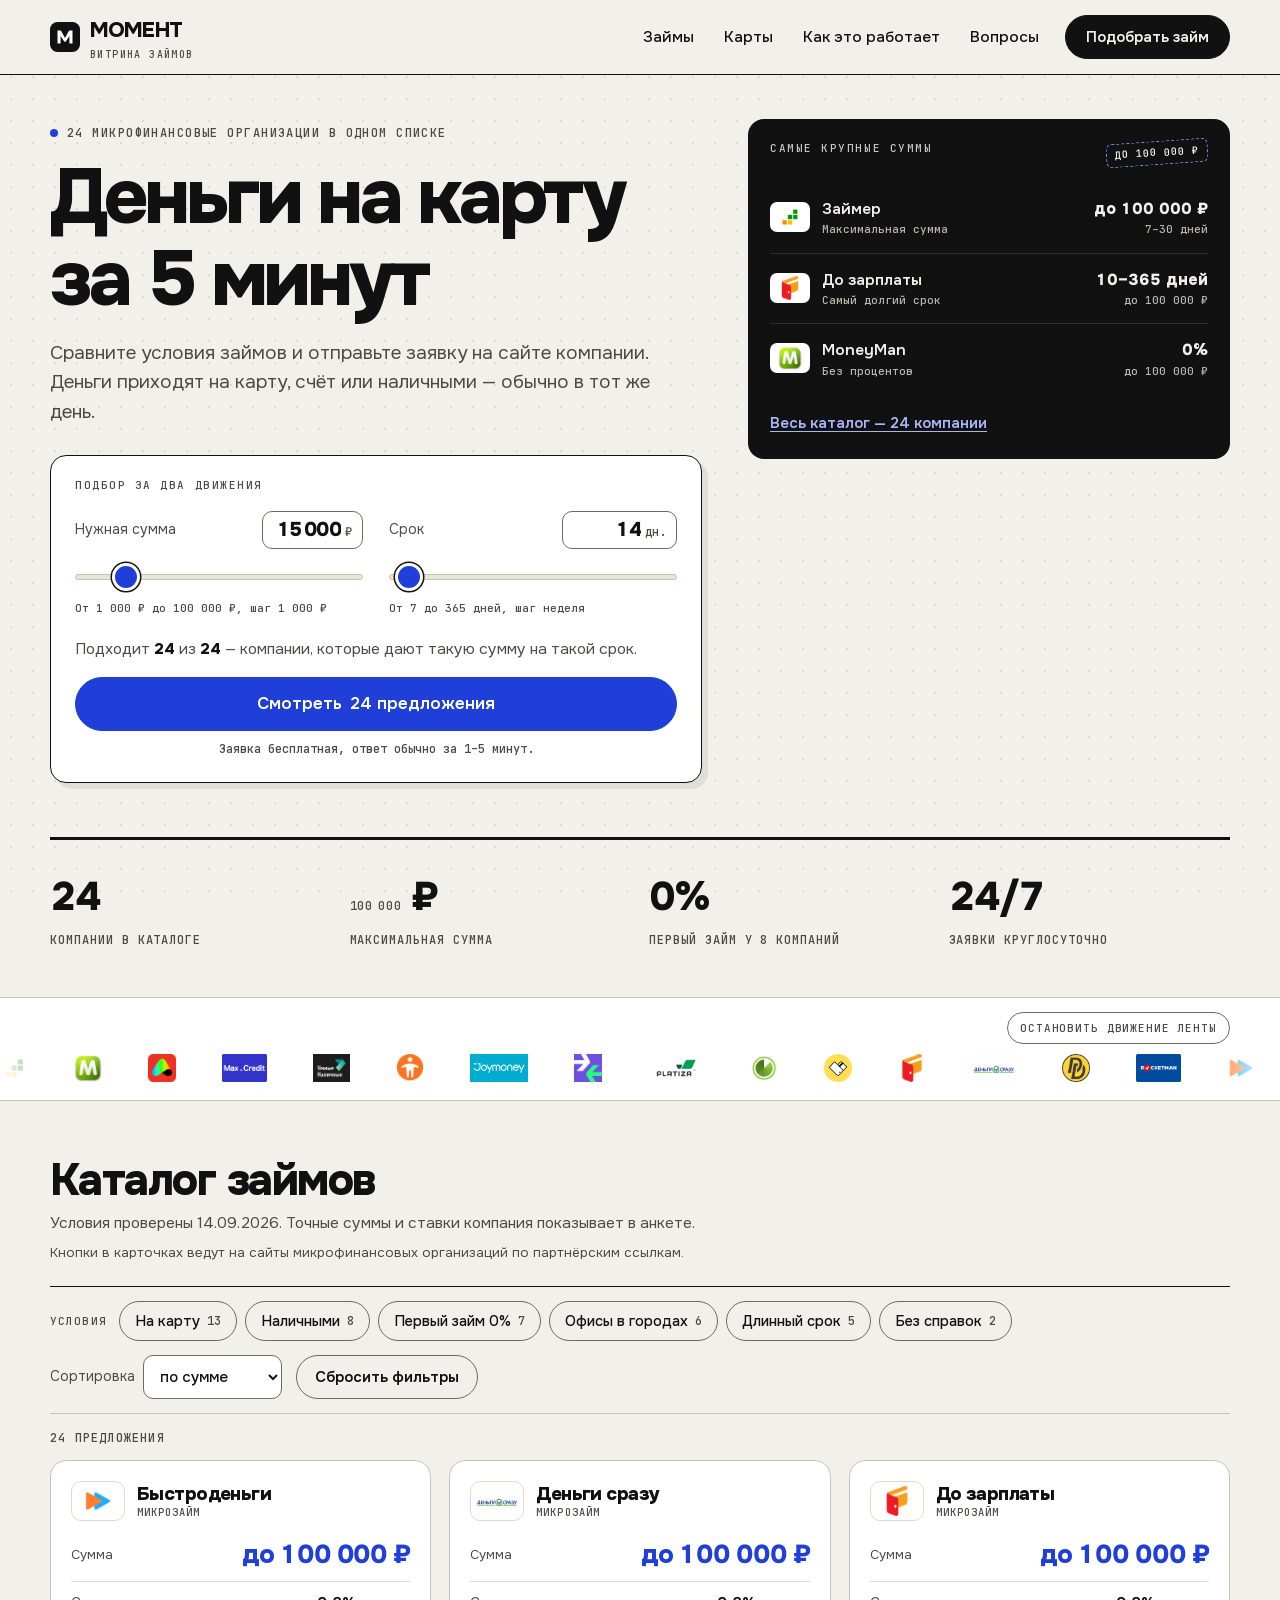
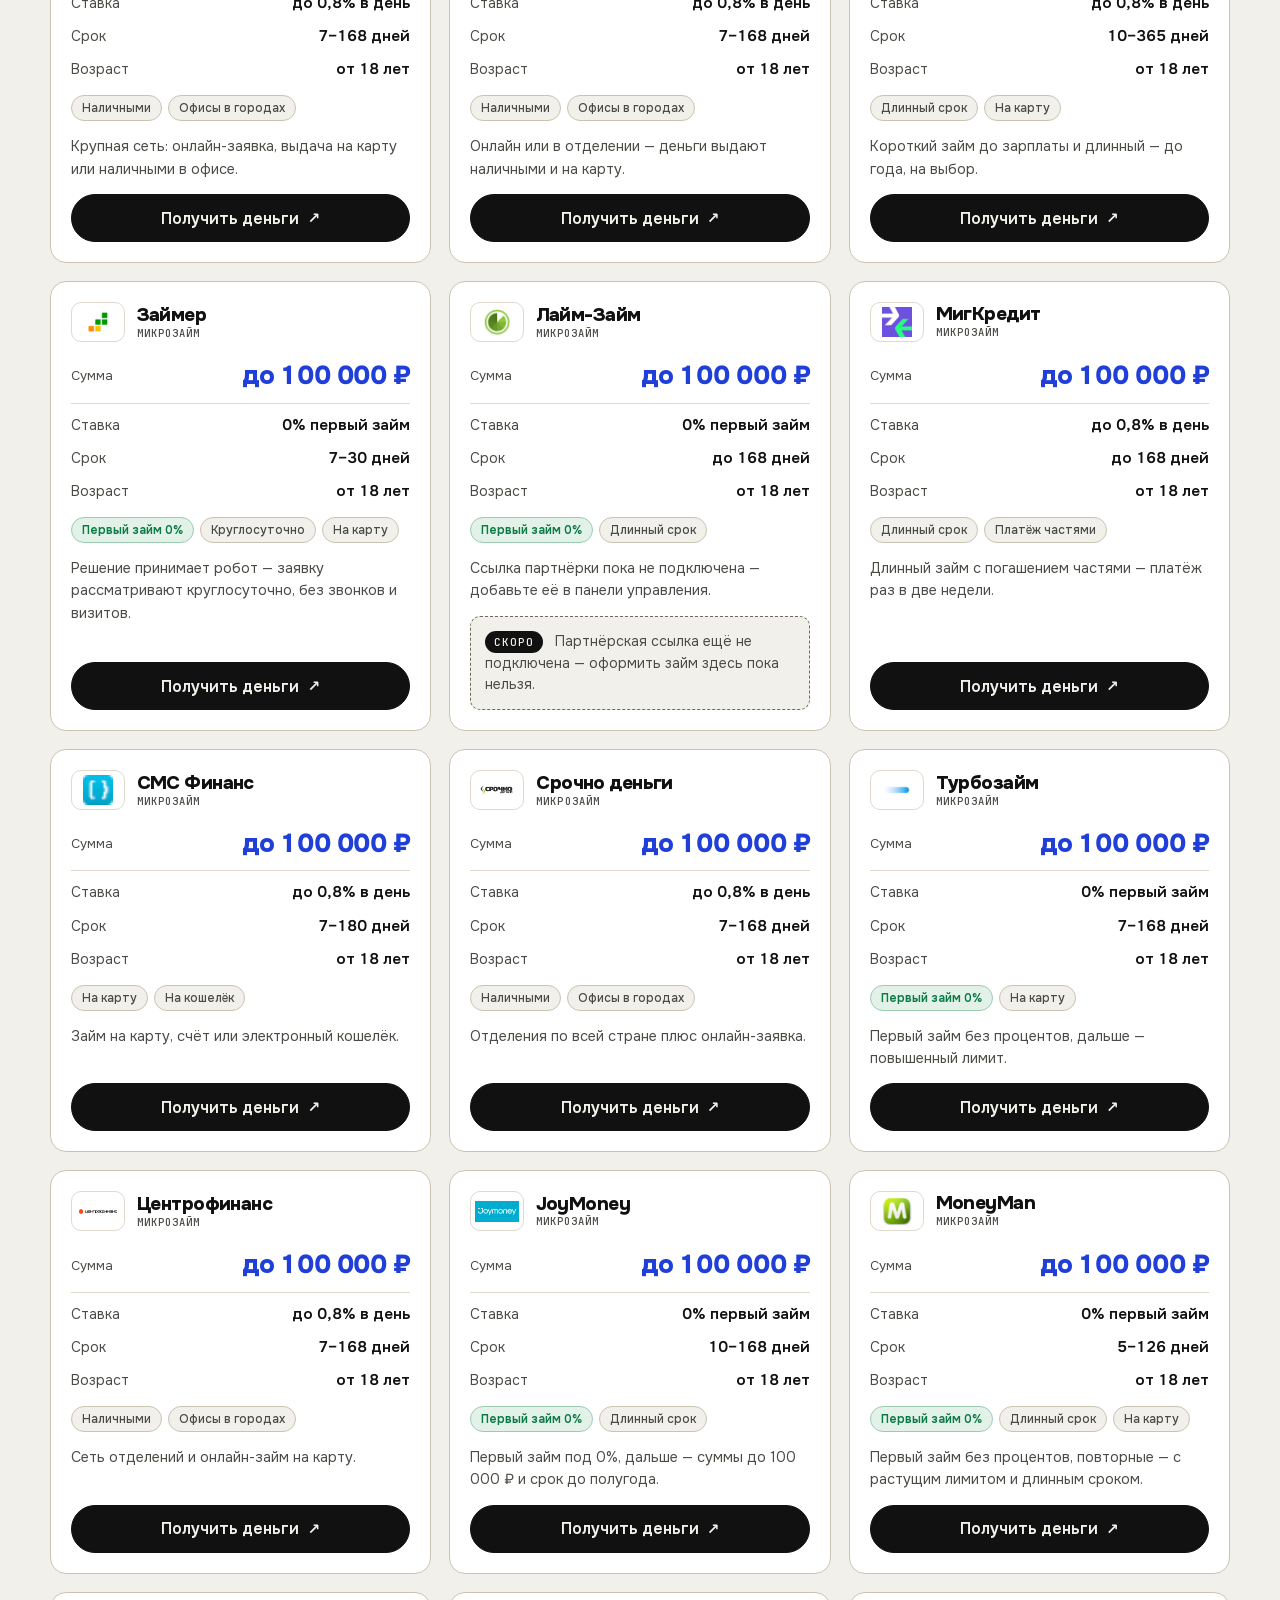
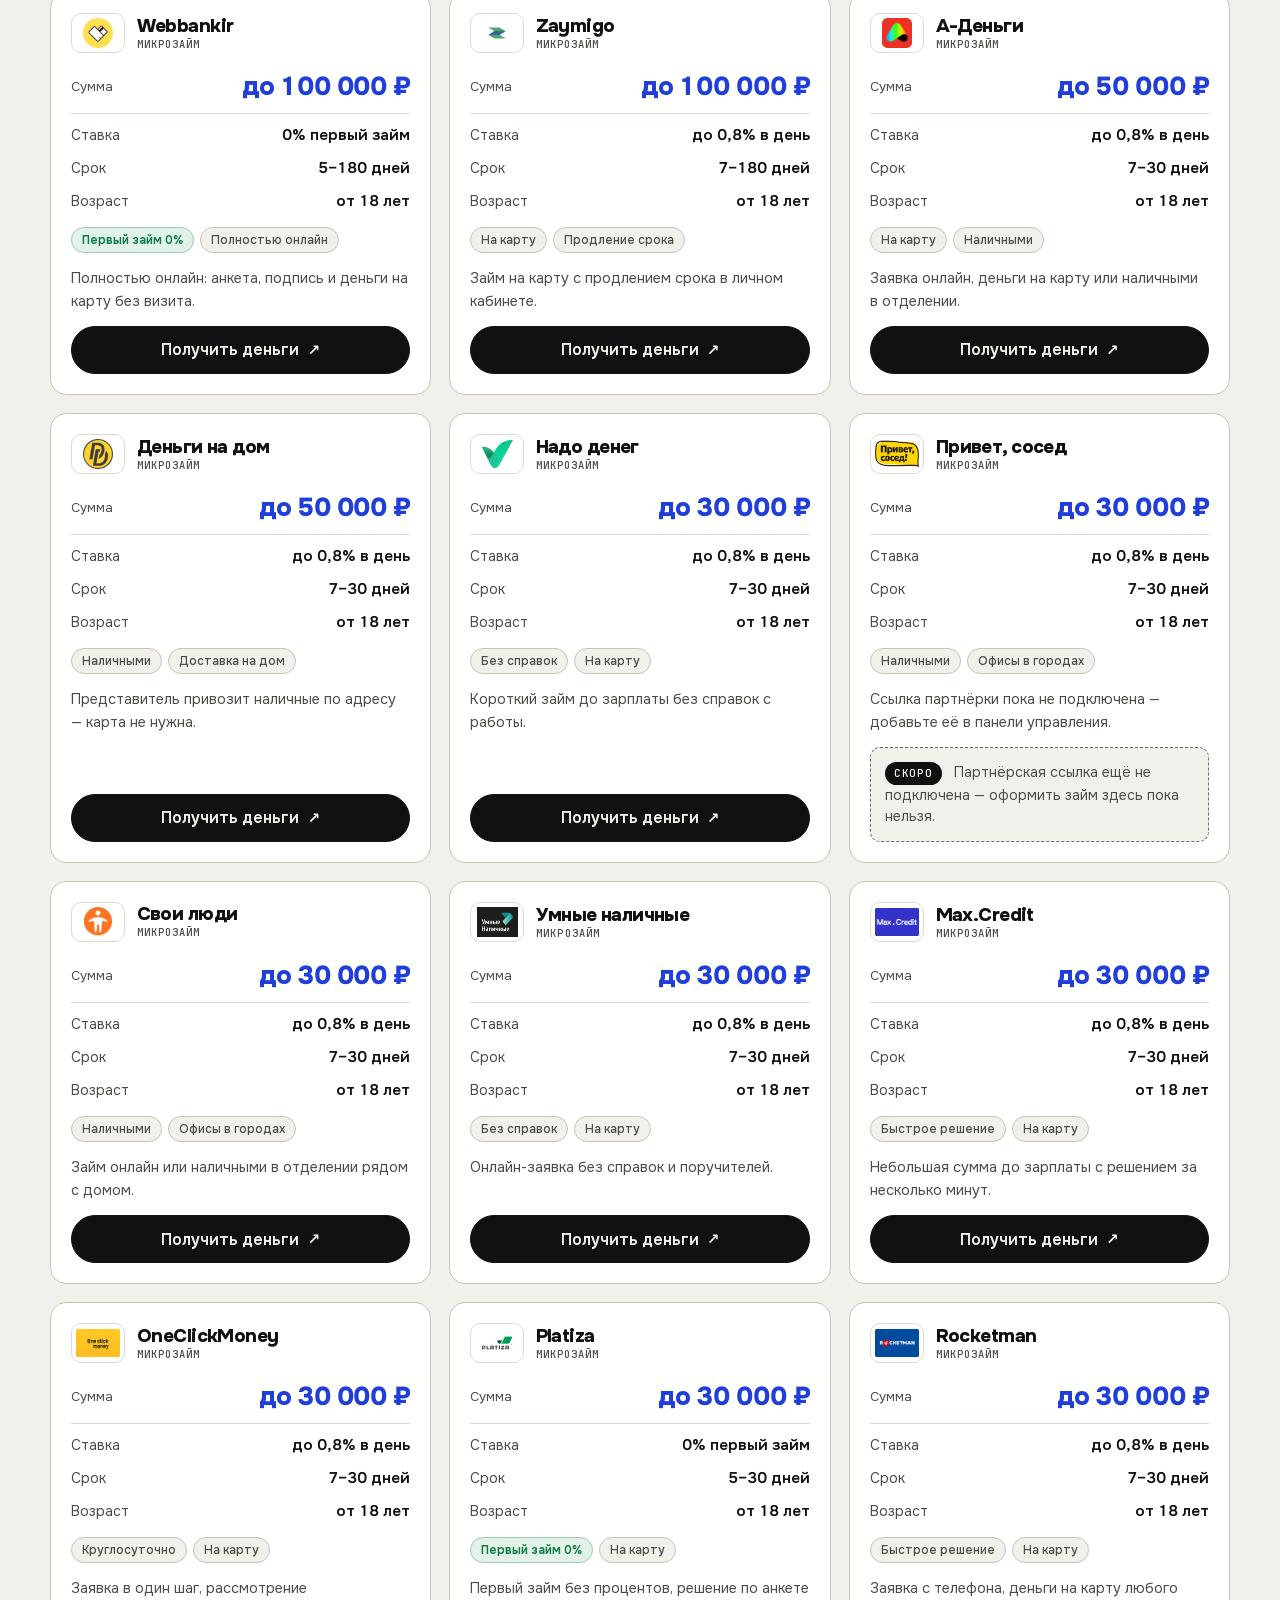
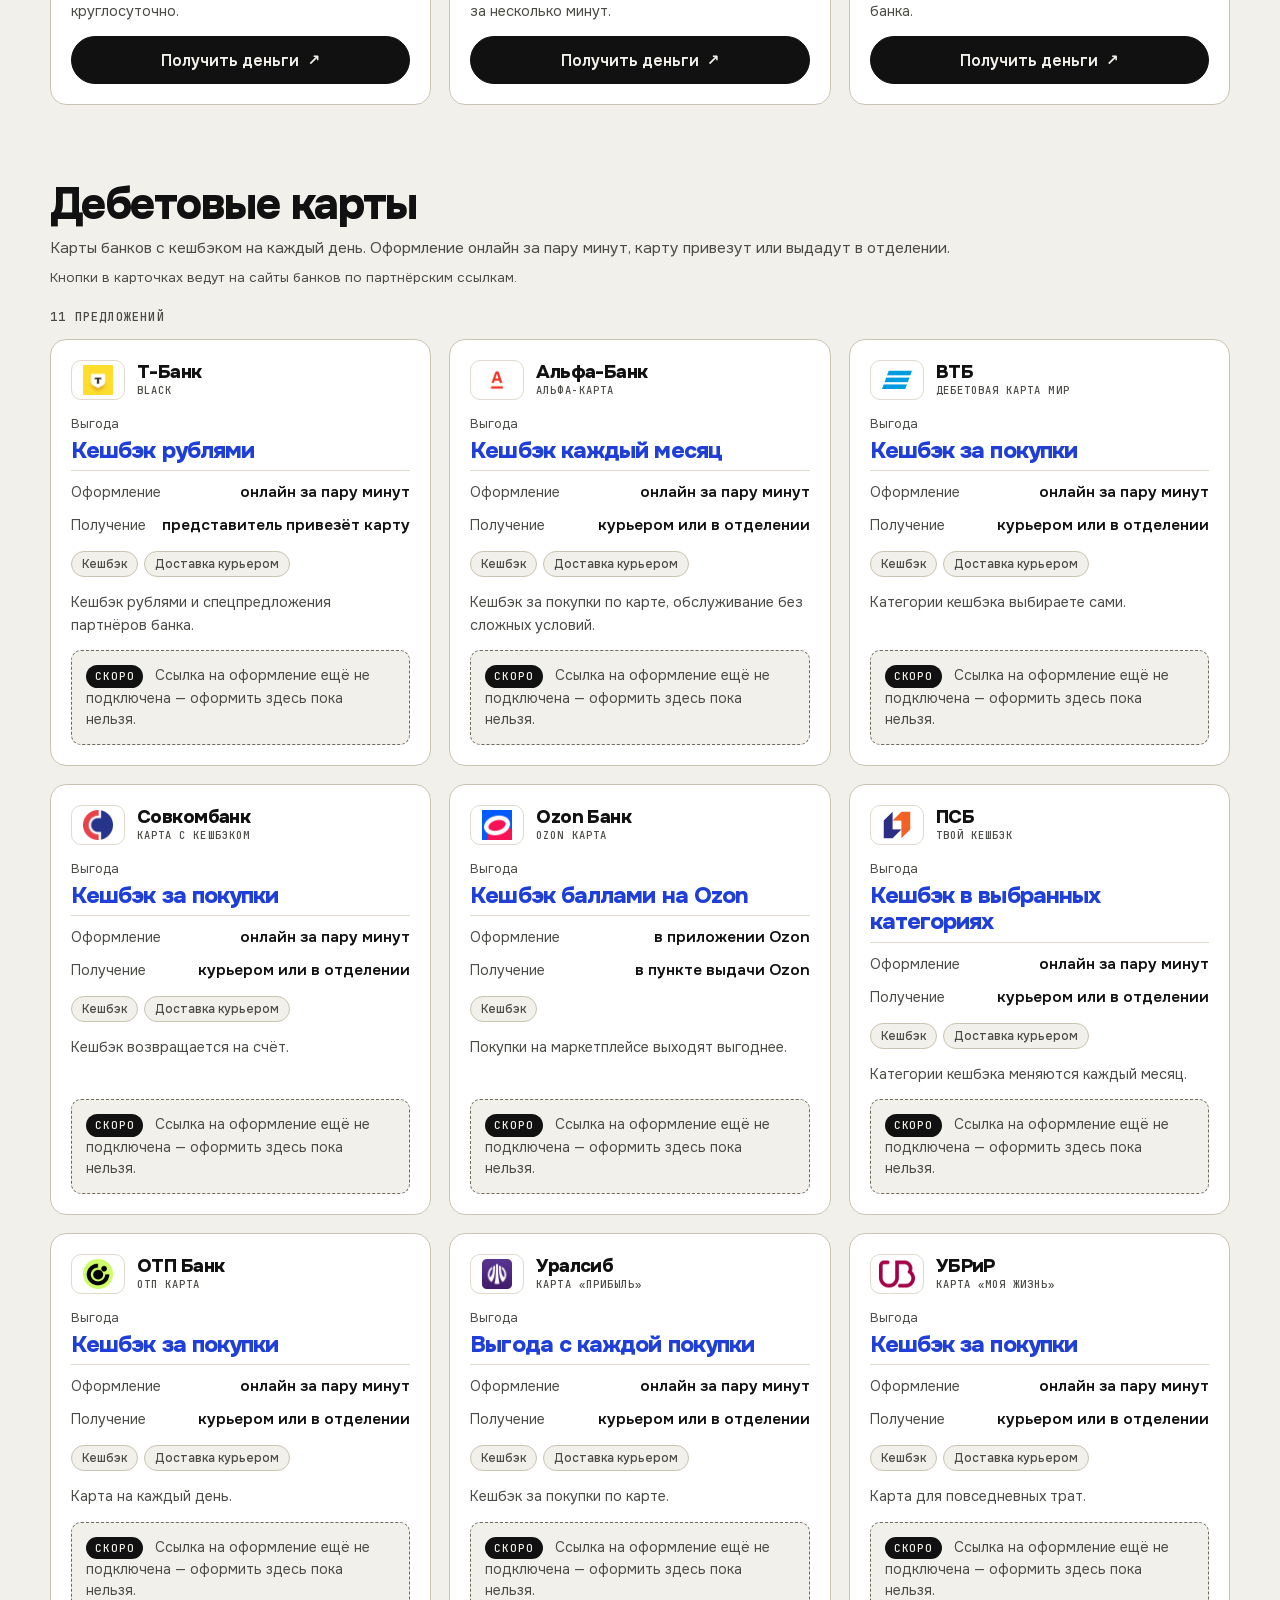
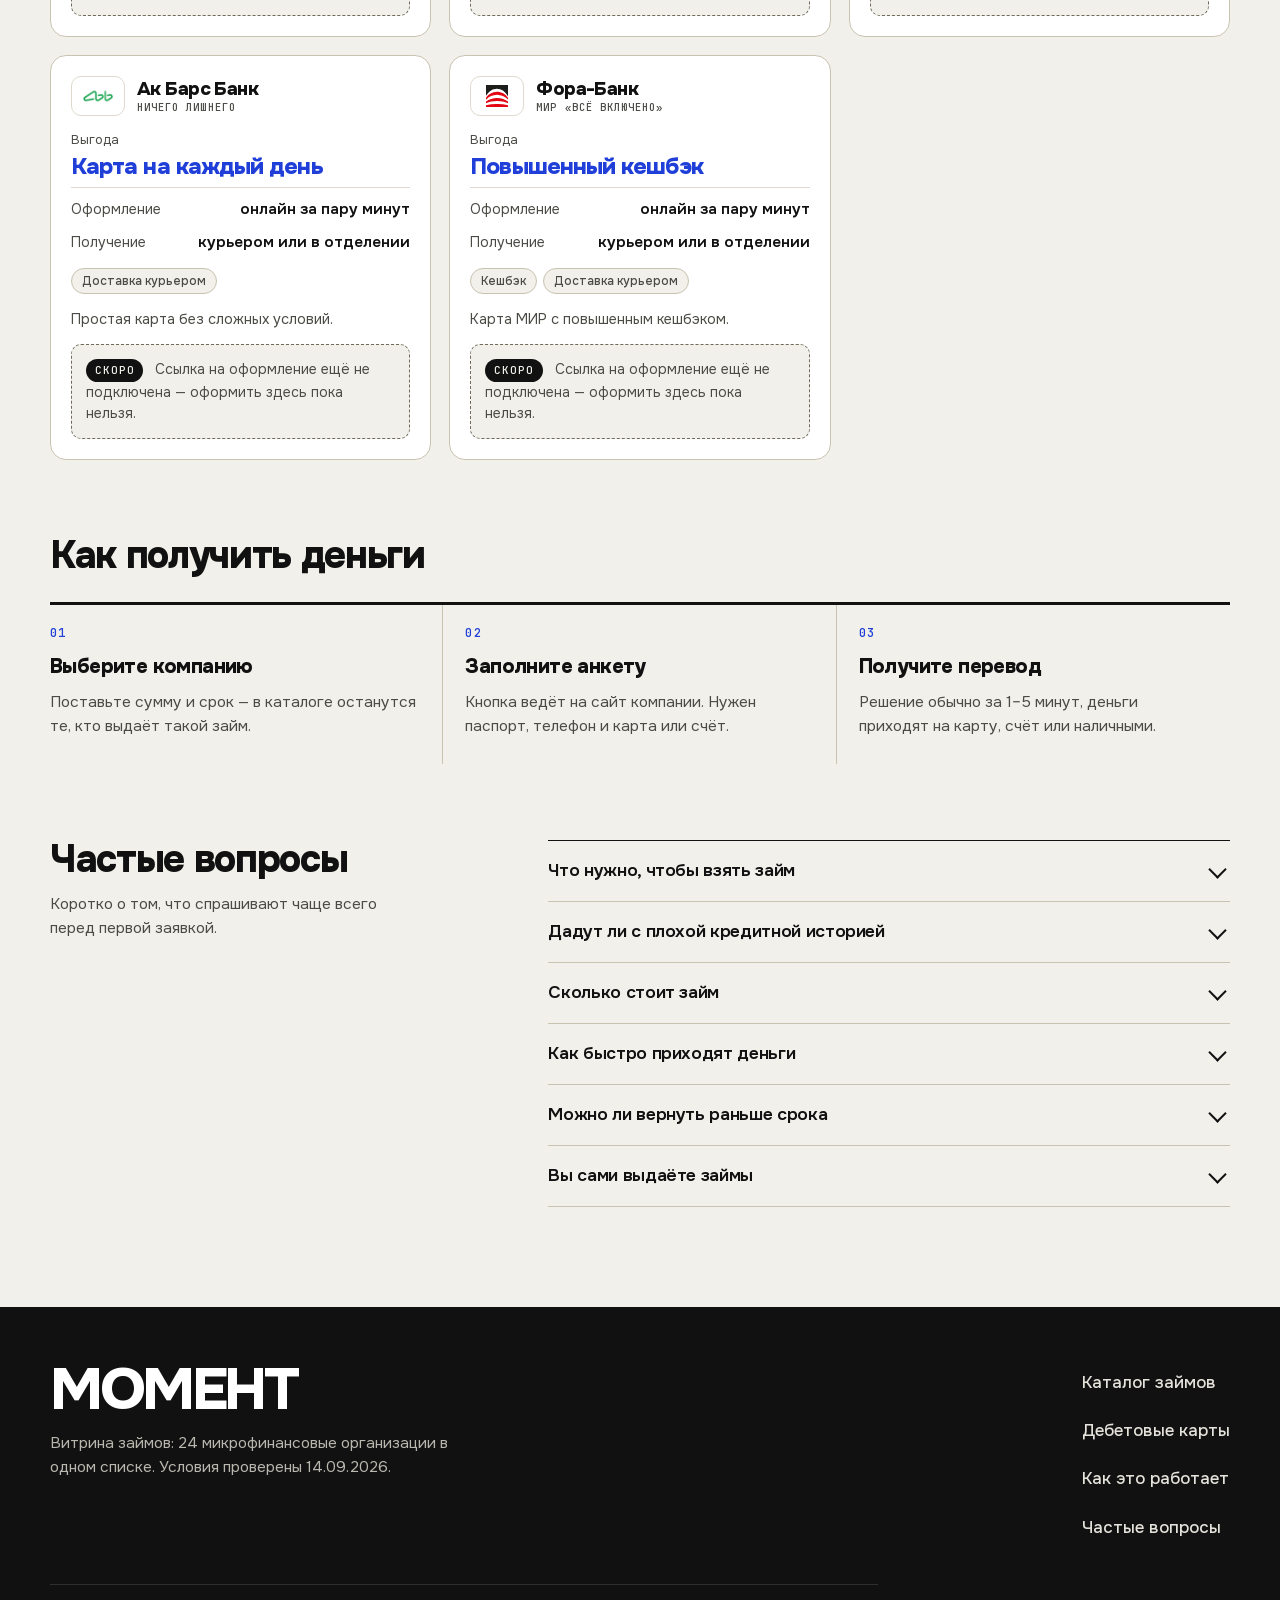
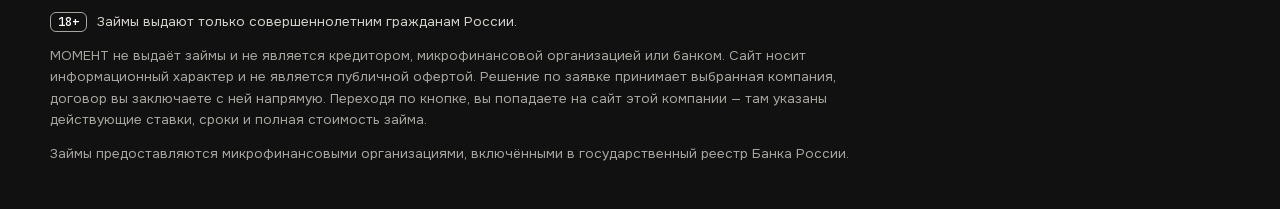
==== commit b494b558: "МОМЕНТ: блок «Дебетовые карты» (11 карт) и подписи строк по разделам Первый раздел — займы с подборо" ====
--- a/index.html
+++ b/index.html
@@ -7,8 +7,8 @@
 <meta name="description" content="МОМЕНТ — витрина микрозаймов: 24 микрофинансовые организации, суммы до 100 000 ₽, первый займ под 0%. Сравните условия и отправьте заявку на сайте компании.">
 <meta name="theme-color" content="#F2F0EA">
 <link rel="icon" href="favicon.svg" type="image/svg+xml">
-<link rel="stylesheet" href="fonts/fonts.css?v=20260913174944">
-<link rel="stylesheet" href="css/style.css?v=20260913174944">
+<link rel="stylesheet" href="fonts/fonts.css?v=20261124120000">
+<link rel="stylesheet" href="css/style.css?v=20261124120000">
 </head>
 <body>
 
@@ -52,7 +52,7 @@
         <h1>Деньги на карту<br>за 5 минут</h1>
         <p class="lead" data-lead>Сравните условия займов и отправьте заявку на сайте компании. Деньги приходят на карту, счёт или наличными — обычно в тот же день.</p>
 
-        <form class="picker" id="picker" novalidate>
+        <form class="picker" id="picker" tabindex="-1" novalidate>
           <h2 class="picker__title">Подбор за два движения</h2>
 
           <div class="picker__row">
@@ -171,6 +171,12 @@
     </div>
   </section>
 
+  <!-- ═══ остальные разделы каталога (дебетовые карты и т.п.) ═══
+       Секции и пункты меню к ним собирает js/app.js из data.js: пустой
+       раздел не появляется вовсе. Без скрипта здесь ничего нет — займы
+       при этом работают как раньше. -->
+  <div id="extra-sections"></div>
+
   <!-- ═══ как это работает ═══ -->
   <section class="how" id="how" tabindex="-1">
     <div class="wrap">
@@ -284,7 +290,7 @@
 </footer>
 
 <script src="data.php"></script>
-<script>if(typeof OFFERS==="undefined"){document.write('<script src="data.js?v=20260913174944"><\/script>');}</script>
-<script src="js/app.js?v=20260913174944"></script>
+<script>if(typeof OFFERS==="undefined"){document.write('<script src="data.js?v=20261124120000"><\/script>');}</script>
+<script src="js/app.js?v=20261124120000"></script>
 </body>
 </html>
--- a/css/style.css
+++ b/css/style.css
@@ -208,13 +208,18 @@
   border: 1.5px solid var(--ui-border); border-radius: var(--radius-sm);
   padding: 6px 10px; background: var(--white);
 }
-.range__box:focus-within { border-color: var(--ink); }
+/* Кольцо рисуем на всей коробке: поле внутри без рамки, и одной сменой
+   цвета границы фокус было бы не разглядеть. */
+.range__box:focus-within {
+  border-color: var(--ink);
+  outline: 3px solid var(--ink); outline-offset: 2px;
+}
 .range__num {
   width: 5.2ch; border: 0; padding: 0; background: transparent;
   font: 800 20px/1.2 var(--font); letter-spacing: -0.03em; color: var(--ink);
   font-variant-numeric: tabular-nums; text-align: right;
 }
-.range__num:focus { outline: none; }
+.range__num:focus-visible { outline: none; }   /* кольцо рисует .range__box */
 .range__cur { font: 500 12px/1 var(--mono); color: var(--ink-2); }
 .range__input { grid-column: 1 / -1; width: 100%; height: 32px; margin: 4px 0 0; }
 .range__ends {
@@ -360,7 +365,7 @@
 
 /* ─────────────────────────────── каталог ───────────────────────────── */
 
-.catalog { padding: 56px 0 10px; scroll-margin-top: 90px; }
+.catalog { padding: 56px 0 10px; }
 .catalog__head { display: grid; gap: 8px; margin-bottom: 22px; }
 .catalog h2 { font-size: clamp(28px, 4vw, 44px); }
 .catalog h2:focus-visible { outline: 3px solid var(--ink); outline-offset: 6px; }
@@ -506,6 +511,17 @@
   font: 500 11px/1.5 var(--mono); text-transform: uppercase; letter-spacing: .08em;
 }
 
+/* ── разделы карт ─────────────────────────────────────────────────────
+   Главная строка у карты — слова («Кешбэк в выбранных категориях»), а не
+   число: ставим её под подписью и разрешаем перенос, иначе на 320px она
+   вылезла бы за карточку. */
+.catalog--extra { padding-top: 66px; }
+.card--plain .spec--lead { display: grid; gap: 4px; align-items: start; }
+.card--plain .spec--lead dd {
+  text-align: left; white-space: normal; overflow-wrap: anywhere;
+  font-size: clamp(20px, 2.2vw, 23px); line-height: 1.15;
+}
+
 .empty {
   margin-top: 22px; padding: 22px;
   border: 1.5px dashed var(--ui-border); border-radius: var(--radius);
@@ -515,7 +531,7 @@
 
 /* ────────────────────────────── как это работает ────────────────────── */
 
-.how { padding: 66px 0 10px; scroll-margin-top: 90px; }
+.how { padding: 66px 0 10px; }
 .how h2 { font-size: clamp(26px, 3.4vw, 38px); margin-bottom: 26px; }
 .how__steps {
   list-style: none; margin: 0; padding: 0;
@@ -537,7 +553,7 @@
 
 /* ─────────────────────────────── вопросы ───────────────────────────── */
 
-.faq { padding: 66px 0 70px; scroll-margin-top: 90px; }
+.faq { padding: 66px 0 70px; }
 .faq__in { display: grid; grid-template-columns: minmax(0, .8fr) minmax(0, 1.2fr); gap: 44px; align-items: start; }
 .faq h2 { font-size: clamp(26px, 3.4vw, 38px); margin-bottom: 12px; }
 .faq__aside p { color: var(--ink-2); font-size: 15.5px; max-width: 34ch; }
